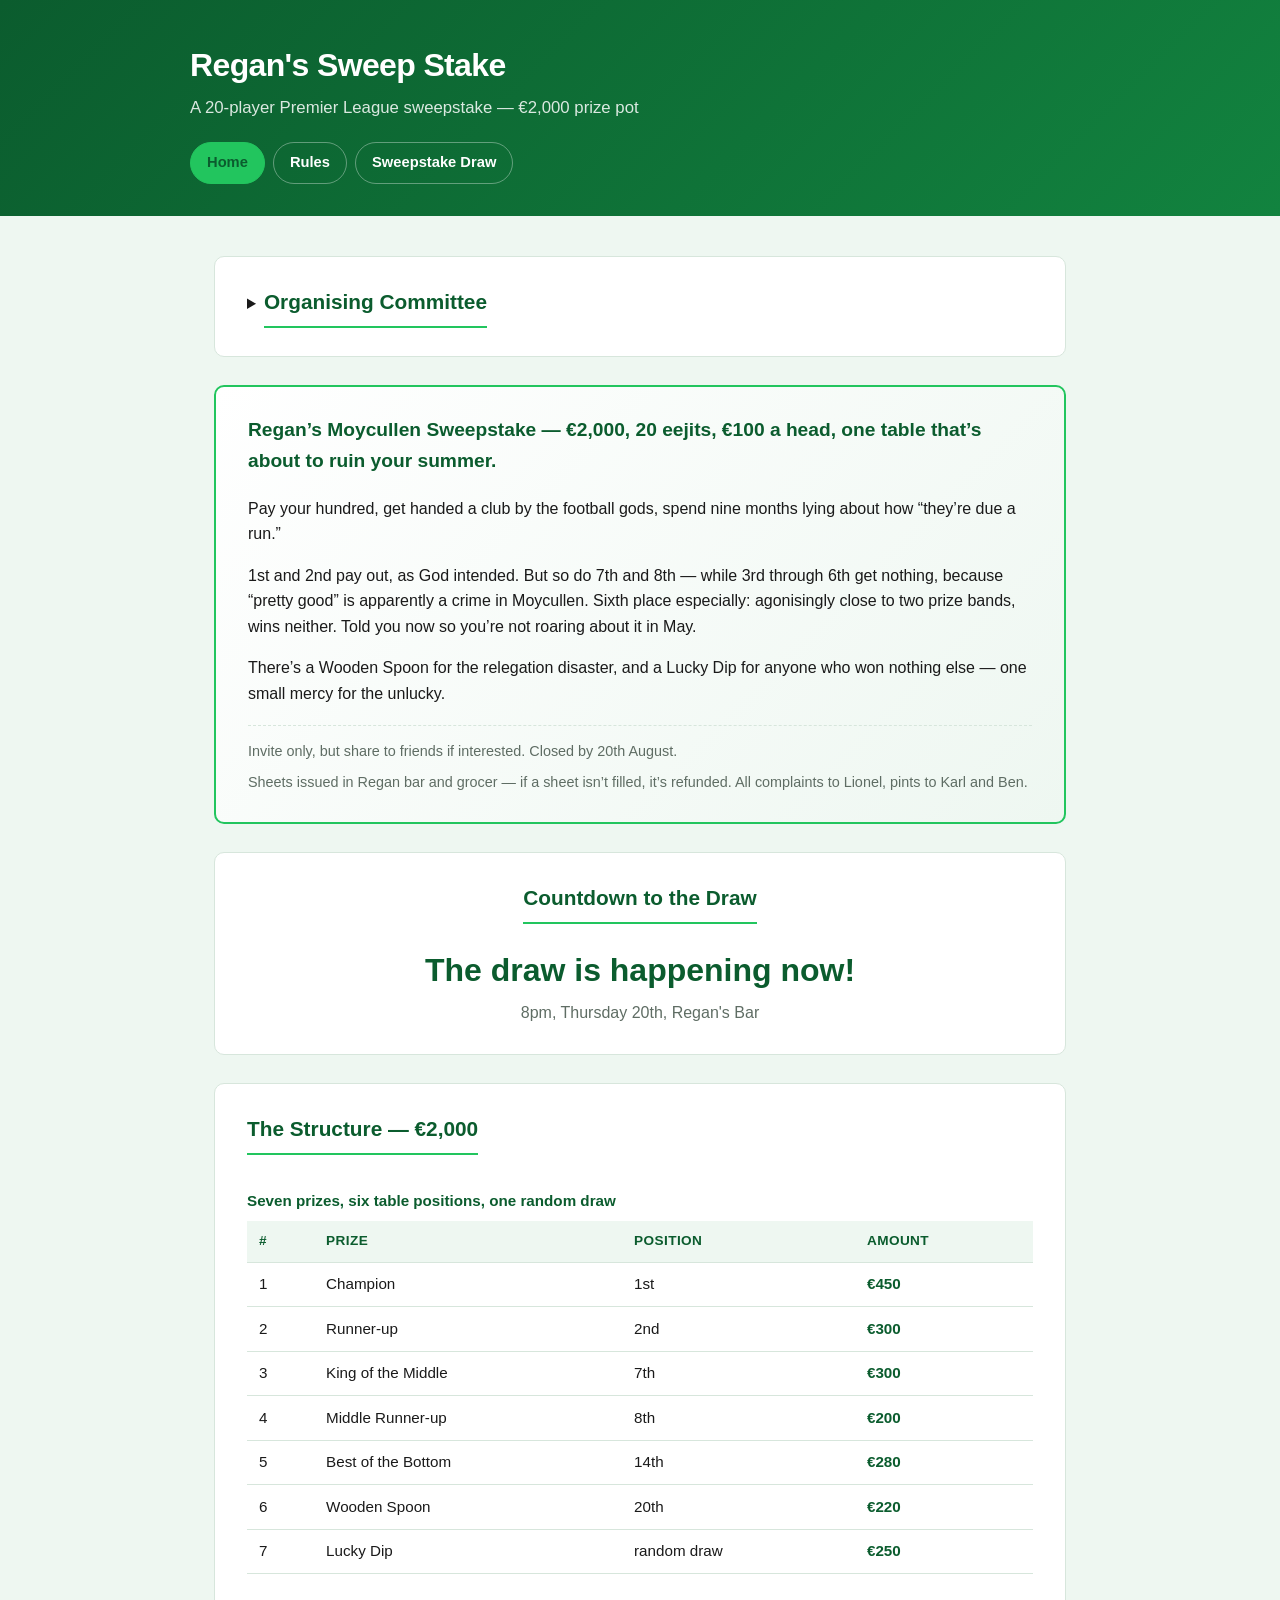
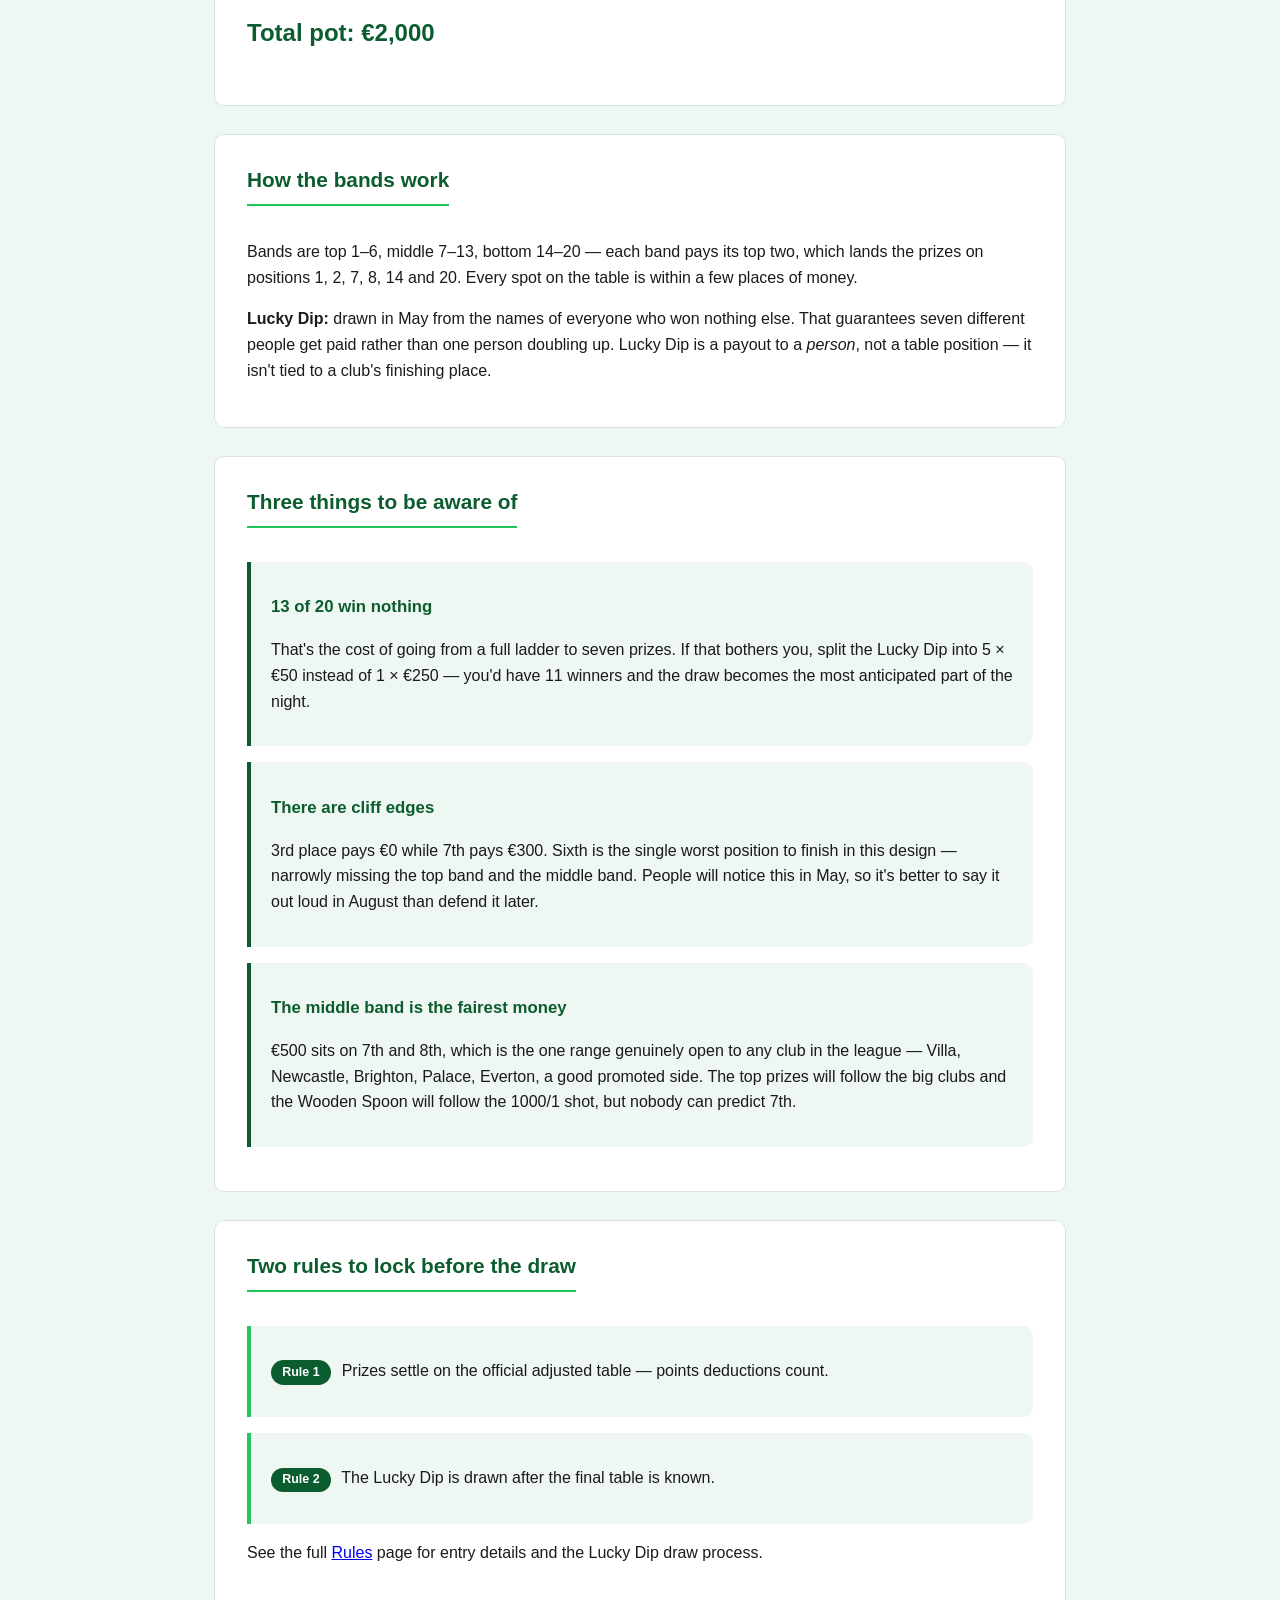
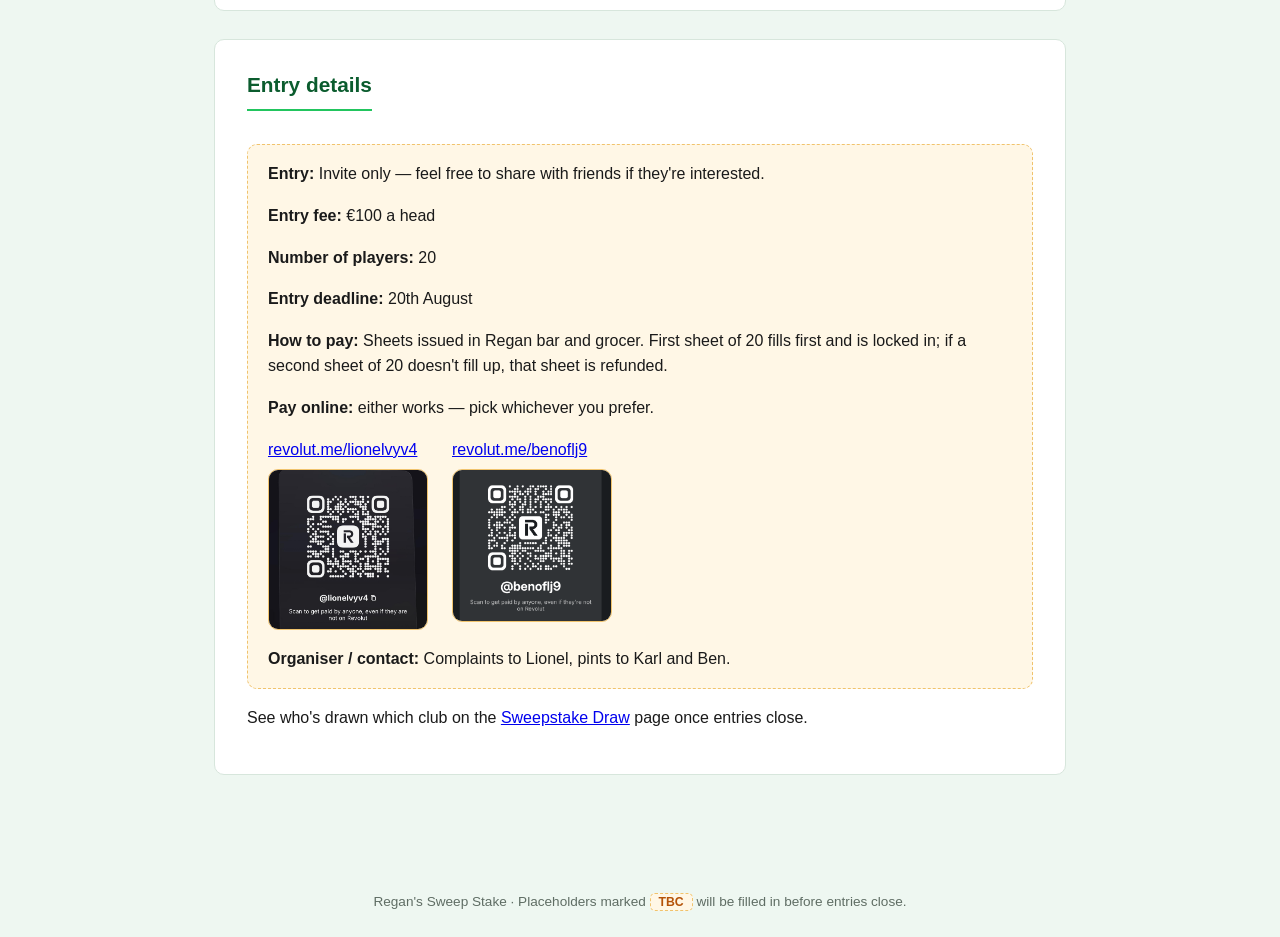
==== index.html @ 2033501b "Add second Revolut payment option for Ben Players can now pay either Lionel (revolut.me/lionelvyv4) " ====
<!doctype html>
<html lang="en">
<head>
  <meta charset="utf-8">
  <meta name="viewport" content="width=device-width, initial-scale=1">
  <title>Regan's Sweep Stake</title>
  <link rel="stylesheet" href="assets/style.css">
</head>
<body>
  <header class="site-header">
    <div class="header-inner">
      <h1>Regan's Sweep Stake</h1>
      <p class="tagline">A 20-player Premier League sweepstake &mdash; &euro;2,000 prize pot</p>
      <nav class="site-nav">
        <a href="index.html" class="active">Home</a>
        <a href="rules.html">Rules</a>
        <a href="sweepstake.html">Sweepstake Draw</a>
      </nav>
    </div>
  </header>

  <main>
    <section>
      <details>
        <summary class="section-summary"><span>Organising Committee</span></summary>
        <div class="committee-grid">
          <div class="committee-member">
            <img src="assets/committee/ben-steele.jpg" alt="Ben Steele, Chief Tech">
            <p class="name">Ben Steele</p>
            <p class="title">Chief Tech</p>
          </div>
          <div class="committee-member">
            <img src="assets/committee/karl-lippet.jpg" alt="Karl Lippet, Chief Creative">
            <p class="name">Karl Lippet</p>
            <p class="title">Chief Creative</p>
          </div>
          <div class="committee-member">
            <img src="assets/committee/lionel-flanagan.jpg" alt="Lionel Flanagan, CFO">
            <p class="name">Lionel Flanagan</p>
            <p class="title">CFO</p>
          </div>
        </div>
      </details>
    </section>

    <section class="opener">
      <p class="opener-lede">Regan&rsquo;s Moycullen Sweepstake &mdash; &euro;2,000, 20 eejits, &euro;100 a head, one table that&rsquo;s about to ruin your summer.</p>
      <p>Pay your hundred, get handed a club by the football gods, spend nine months lying about how &ldquo;they&rsquo;re due a run.&rdquo;</p>
      <p>1st and 2nd pay out, as God intended. But so do 7th and 8th &mdash; while 3rd through 6th get nothing, because &ldquo;pretty good&rdquo; is apparently a crime in Moycullen. Sixth place especially: agonisingly close to two prize bands, wins neither. Told you now so you&rsquo;re not roaring about it in May.</p>
      <p>There&rsquo;s a Wooden Spoon for the relegation disaster, and a Lucky Dip for anyone who won nothing else &mdash; one small mercy for the unlucky.</p>
      <p class="opener-meta">Invite only, but share to friends if interested. Closed by 20th August.</p>
      <p class="opener-meta">Sheets issued in Regan bar and grocer &mdash; if a sheet isn&rsquo;t filled, it&rsquo;s refunded. All complaints to Lionel, pints to Karl and Ben.</p>
    </section>

    <section class="countdown-section">
      <h2>Countdown to the Draw</h2>
      <p id="countdown" class="countdown-timer">Loading&hellip;</p>
      <p class="countdown-sub">8pm, Thursday 20th, Regan's Bar</p>
    </section>

    <section>
      <h2>The Structure &mdash; &euro;2,000</h2>
      <div class="overflow-scroll">
        <table>
          <caption>Seven prizes, six table positions, one random draw</caption>
          <thead>
            <tr>
              <th>#</th>
              <th>Prize</th>
              <th>Position</th>
              <th>Amount</th>
            </tr>
          </thead>
          <tbody>
            <tr class="prize-row">
              <td>1</td><td>Champion</td><td>1st</td><td class="amount">&euro;450</td>
            </tr>
            <tr class="prize-row">
              <td>2</td><td>Runner-up</td><td>2nd</td><td class="amount">&euro;300</td>
            </tr>
            <tr class="prize-row">
              <td>3</td><td>King of the Middle</td><td>7th</td><td class="amount">&euro;300</td>
            </tr>
            <tr class="prize-row">
              <td>4</td><td>Middle Runner-up</td><td>8th</td><td class="amount">&euro;200</td>
            </tr>
            <tr class="prize-row">
              <td>5</td><td>Best of the Bottom</td><td>14th</td><td class="amount">&euro;280</td>
            </tr>
            <tr class="prize-row">
              <td>6</td><td>Wooden Spoon</td><td>20th</td><td class="amount">&euro;220</td>
            </tr>
            <tr class="prize-row">
              <td>7</td><td>Lucky Dip</td><td>random draw</td><td class="amount">&euro;250</td>
            </tr>
          </tbody>
        </table>
      </div>
      <p class="pot-total">Total pot: &euro;2,000</p>
    </section>

    <section>
      <h2>How the bands work</h2>
      <p>
        Bands are top 1&ndash;6, middle 7&ndash;13, bottom 14&ndash;20 &mdash; each band pays
        its top two, which lands the prizes on positions 1, 2, 7, 8, 14 and 20. Every spot
        on the table is within a few places of money.
      </p>
      <p>
        <strong>Lucky Dip:</strong> drawn in May from the names of everyone who won nothing
        else. That guarantees seven different people get paid rather than one person
        doubling up. Lucky Dip is a payout to a <em>person</em>, not a table position &mdash;
        it isn't tied to a club's finishing place.
      </p>
    </section>

    <section>
      <h2>Three things to be aware of</h2>
      <div class="callout">
        <h3>13 of 20 win nothing</h3>
        <p>
          That's the cost of going from a full ladder to seven prizes. If that bothers you,
          split the Lucky Dip into 5 &times; &euro;50 instead of 1 &times; &euro;250 &mdash;
          you'd have 11 winners and the draw becomes the most anticipated part of the night.
        </p>
      </div>
      <div class="callout">
        <h3>There are cliff edges</h3>
        <p>
          3rd place pays &euro;0 while 7th pays &euro;300. Sixth is the single worst position
          to finish in this design &mdash; narrowly missing the top band and the middle band.
          People will notice this in May, so it's better to say it out loud in August than
          defend it later.
        </p>
      </div>
      <div class="callout">
        <h3>The middle band is the fairest money</h3>
        <p>
          &euro;500 sits on 7th and 8th, which is the one range genuinely open to any club in
          the league &mdash; Villa, Newcastle, Brighton, Palace, Everton, a good promoted
          side. The top prizes will follow the big clubs and the Wooden Spoon will follow the
          1000/1 shot, but nobody can predict 7th.
        </p>
      </div>
    </section>

    <section>
      <h2>Two rules to lock before the draw</h2>
      <div class="callout locked">
        <p><span class="pill">Rule 1</span> Prizes settle on the official adjusted table &mdash; points deductions count.</p>
      </div>
      <div class="callout locked">
        <p><span class="pill">Rule 2</span> The Lucky Dip is drawn after the final table is known.</p>
      </div>
      <p>See the full <a href="rules.html">Rules</a> page for entry details and the Lucky Dip draw process.</p>
    </section>

    <section>
      <h2>Entry details</h2>
      <div class="placeholder-block">
        <p><strong>Entry:</strong> Invite only &mdash; feel free to share with friends if they're interested.</p>
        <p><strong>Entry fee:</strong> &euro;100 a head</p>
        <p><strong>Number of players:</strong> 20</p>
        <p><strong>Entry deadline:</strong> 20th August</p>
        <p><strong>How to pay:</strong> Sheets issued in Regan bar and grocer. First sheet of 20 fills first and is locked in; if a second sheet of 20 doesn't fill up, that sheet is refunded.</p>
        <p><strong>Pay online:</strong> either works &mdash; pick whichever you prefer.</p>
        <div class="payment-options">
          <div class="payment-option">
            <p><a href="https://revolut.me/lionelvyv4" target="_blank" rel="noopener">revolut.me/lionelvyv4</a></p>
            <img src="assets/payment/lionel-revolut.jpg" alt="Revolut QR code to pay Lionel Flanagan, @lionelvyv4" class="payment-qr">
          </div>
          <div class="payment-option">
            <p><a href="https://revolut.me/benoflj9" target="_blank" rel="noopener">revolut.me/benoflj9</a></p>
            <img src="assets/payment/ben-revolut.png" alt="Revolut QR code to pay Ben Steele, @benoflj9" class="payment-qr">
          </div>
        </div>
        <p><strong>Organiser / contact:</strong> Complaints to Lionel, pints to Karl and Ben.</p>
      </div>
      <p>See who's drawn which club on the <a href="sweepstake.html">Sweepstake Draw</a> page once entries close.</p>
    </section>
  </main>

  <footer class="site-footer">
    Regan's Sweep Stake &middot; Placeholders marked <span class="placeholder">TBC</span> will be filled in before entries close.
  </footer>

  <script>
    (function () {
      var target = new Date('2026-08-20T20:00:00+01:00').getTime();
      var el = document.getElementById('countdown');
      function tick() {
        var diff = target - Date.now();
        if (diff <= 0) {
          el.textContent = 'The draw is happening now!';
          return;
        }
        var d = Math.floor(diff / 86400000);
        var h = Math.floor((diff % 86400000) / 3600000);
        var m = Math.floor((diff % 3600000) / 60000);
        var s = Math.floor((diff % 60000) / 1000);
        el.textContent = d + 'd ' + h + 'h ' + m + 'm ' + s + 's';
        setTimeout(tick, 1000);
      }
      tick();
    })();
  </script>
</body>
</html>
---- assets/style.css ----
:root {
  --purple: #0b5c2e;
  --purple-light: #12833f;
  --green: #22c55e;
  --ink: #1a1a1a;
  --paper: #ffffff;
  --paper-alt: #eef7f1;
  --border: #d7e6dc;
  --amber: #b45309;
  --amber-bg: #fff7e6;
  --amber-border: #f0c36d;
  --muted: #5f6d64;
  --radius: 10px;
  --max-width: 900px;
}

* { box-sizing: border-box; }

body {
  margin: 0;
  font-family: -apple-system, BlinkMacSystemFont, "Segoe UI", Roboto, Helvetica, Arial, sans-serif;
  color: var(--ink);
  background: var(--paper-alt);
  line-height: 1.6;
}

header.site-header {
  background: linear-gradient(135deg, var(--purple), var(--purple-light));
  color: var(--paper);
  padding: 2.5rem 1.5rem 2rem;
}

.header-inner {
  max-width: var(--max-width);
  margin: 0 auto;
}

.site-header h1 {
  margin: 0 0 0.25rem;
  font-size: 2rem;
  letter-spacing: -0.02em;
}

.site-header p.tagline {
  margin: 0 0 1.25rem;
  color: rgba(255,255,255,0.85);
  font-size: 1.05rem;
}

nav.site-nav {
  display: flex;
  gap: 0.5rem;
  flex-wrap: wrap;
}

nav.site-nav a {
  color: var(--paper);
  text-decoration: none;
  padding: 0.5rem 1rem;
  border-radius: 999px;
  border: 1px solid rgba(255,255,255,0.35);
  font-size: 0.92rem;
  font-weight: 600;
  transition: background 0.15s ease;
}

nav.site-nav a:hover,
nav.site-nav a.active {
  background: var(--green);
  border-color: var(--green);
  color: var(--purple);
}

main {
  max-width: var(--max-width);
  margin: 0 auto;
  padding: 2.5rem 1.5rem 4rem;
}

section {
  background: var(--paper);
  border: 1px solid var(--border);
  border-radius: var(--radius);
  padding: 1.75rem 2rem;
  margin-bottom: 1.75rem;
}

section h2 {
  margin-top: 0;
  color: var(--purple);
  font-size: 1.3rem;
  border-bottom: 2px solid var(--green);
  padding-bottom: 0.5rem;
  display: inline-block;
}

section h3 {
  color: var(--purple);
  font-size: 1.05rem;
  margin-bottom: 0.5rem;
}

table {
  width: 100%;
  border-collapse: collapse;
  margin: 1rem 0;
  font-size: 0.95rem;
}

caption {
  caption-side: top;
  text-align: left;
  font-weight: 600;
  color: var(--purple);
  margin-bottom: 0.5rem;
}

th, td {
  text-align: left;
  padding: 0.6rem 0.75rem;
  border-bottom: 1px solid var(--border);
}

th {
  background: var(--paper-alt);
  color: var(--purple);
  font-weight: 700;
  font-size: 0.85rem;
  text-transform: uppercase;
  letter-spacing: 0.03em;
}

tr.prize-row td.amount {
  font-weight: 700;
  color: var(--purple);
}

.overflow-scroll {
  overflow-x: auto;
}

.paid-yes {
  color: var(--purple);
  font-weight: 700;
}

.paid-no {
  color: var(--muted);
  font-size: 0.9em;
}

.placeholder {
  color: var(--amber);
  background: var(--amber-bg);
  border: 1px dashed var(--amber-border);
  padding: 0.05rem 0.5rem;
  border-radius: 5px;
  font-size: 0.9em;
  font-weight: 600;
  white-space: nowrap;
}

.placeholder-block {
  background: var(--amber-bg);
  border: 1px dashed var(--amber-border);
  border-radius: var(--radius);
  padding: 1rem 1.25rem;
  margin: 1rem 0;
}

.placeholder-block p:first-child { margin-top: 0; }
.placeholder-block p:last-child { margin-bottom: 0; }

.payment-options {
  display: flex;
  flex-wrap: wrap;
  gap: 1.5rem;
  margin: 0.5rem 0 1rem;
}

.payment-option p {
  margin: 0 0 0.4rem;
}

.payment-qr {
  display: block;
  width: 160px;
  max-width: 100%;
  border-radius: var(--radius);
  border: 1px solid var(--amber-border);
  margin: 0;
}

.callout {
  background: var(--paper-alt);
  border-left: 4px solid var(--purple);
  border-radius: 0 var(--radius) var(--radius) 0;
  padding: 1rem 1.25rem;
  margin: 1rem 0;
}

.callout.locked {
  border-left-color: var(--green);
}

.pill {
  display: inline-block;
  background: var(--purple);
  color: var(--paper);
  border-radius: 999px;
  padding: 0.15rem 0.7rem;
  font-size: 0.78rem;
  font-weight: 700;
  margin-right: 0.4rem;
}

ol.rules-list, ul.rules-list {
  padding-left: 1.25rem;
}

ol.rules-list li, ul.rules-list li {
  margin-bottom: 0.75rem;
}

.pot-total {
  font-size: 1.5rem;
  font-weight: 800;
  color: var(--purple);
}

summary.section-summary {
  cursor: pointer;
  margin-bottom: 1rem;
}

summary.section-summary span {
  color: var(--purple);
  font-size: 1.3rem;
  font-weight: 700;
  border-bottom: 2px solid var(--green);
  padding-bottom: 0.5rem;
  display: inline-block;
}

details:not([open]) summary.section-summary {
  margin-bottom: 0;
}

.committee-grid {
  display: flex;
  justify-content: center;
  align-items: flex-start;
  flex-wrap: nowrap;
  gap: 1.5rem;
  text-align: center;
}

.committee-member {
  flex: 1 1 0;
  min-width: 0;
}

.committee-member img {
  width: 120px;
  height: 120px;
  max-width: 100%;
  border-radius: 50%;
  object-fit: cover;
  object-position: top center;
  border: 3px solid var(--green);
  display: block;
  margin: 0 auto 0.75rem;
}

.committee-member .name {
  font-weight: 700;
  color: var(--purple);
  margin: 0 0 0.15rem;
}

.committee-member .title {
  color: var(--muted);
  font-size: 0.88rem;
  margin: 0;
}

@media (max-width: 600px) {
  .committee-grid {
    gap: 0.75rem;
  }

  .committee-member img {
    width: 72px;
    height: 72px;
  }

  .committee-member .name {
    font-size: 0.85rem;
  }

  .committee-member .title {
    font-size: 0.72rem;
  }
}

.countdown-section {
  text-align: center;
}

.countdown-timer {
  font-size: 2rem;
  font-weight: 800;
  color: var(--purple);
  margin: 0.25rem 0;
  font-variant-numeric: tabular-nums;
}

.countdown-sub {
  color: var(--muted);
  margin: 0;
}

.opener {
  background: linear-gradient(135deg, var(--paper), var(--paper-alt));
  border: 2px solid var(--green);
}

.opener .opener-lede {
  font-size: 1.2rem;
  font-weight: 800;
  color: var(--purple);
  margin-top: 0;
}

.opener .opener-meta {
  font-size: 0.9rem;
  color: var(--muted);
  border-top: 1px dashed var(--border);
  padding-top: 0.85rem;
  margin-top: 1.15rem;
  margin-bottom: 0;
}

.opener .opener-meta + .opener-meta {
  border-top: none;
  padding-top: 0;
  margin-top: 0.5rem;
}

footer.site-footer {
  max-width: var(--max-width);
  margin: 0 auto;
  padding: 1.5rem;
  text-align: center;
  color: var(--muted);
  font-size: 0.85rem;
}

@media (max-width: 600px) {
  section { padding: 1.25rem 1.25rem; }
  .site-header h1 { font-size: 1.6rem; }
}
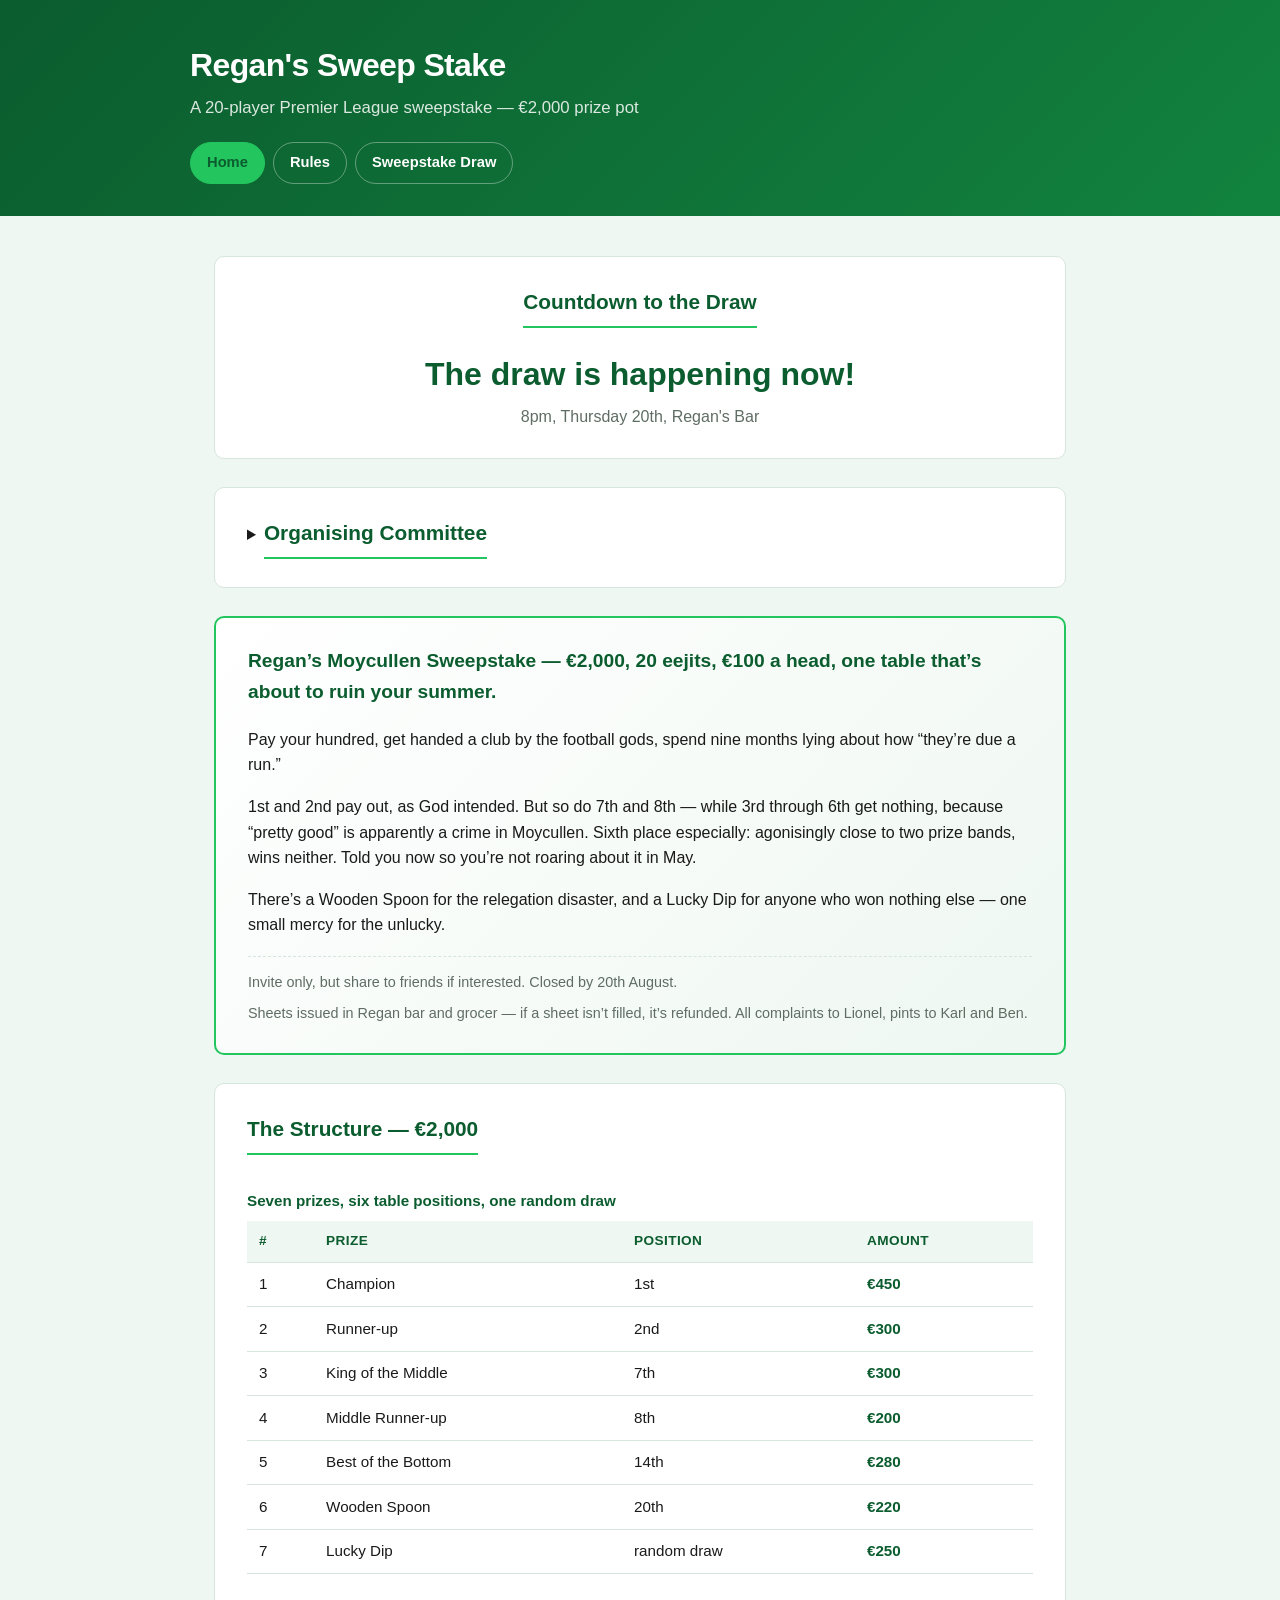
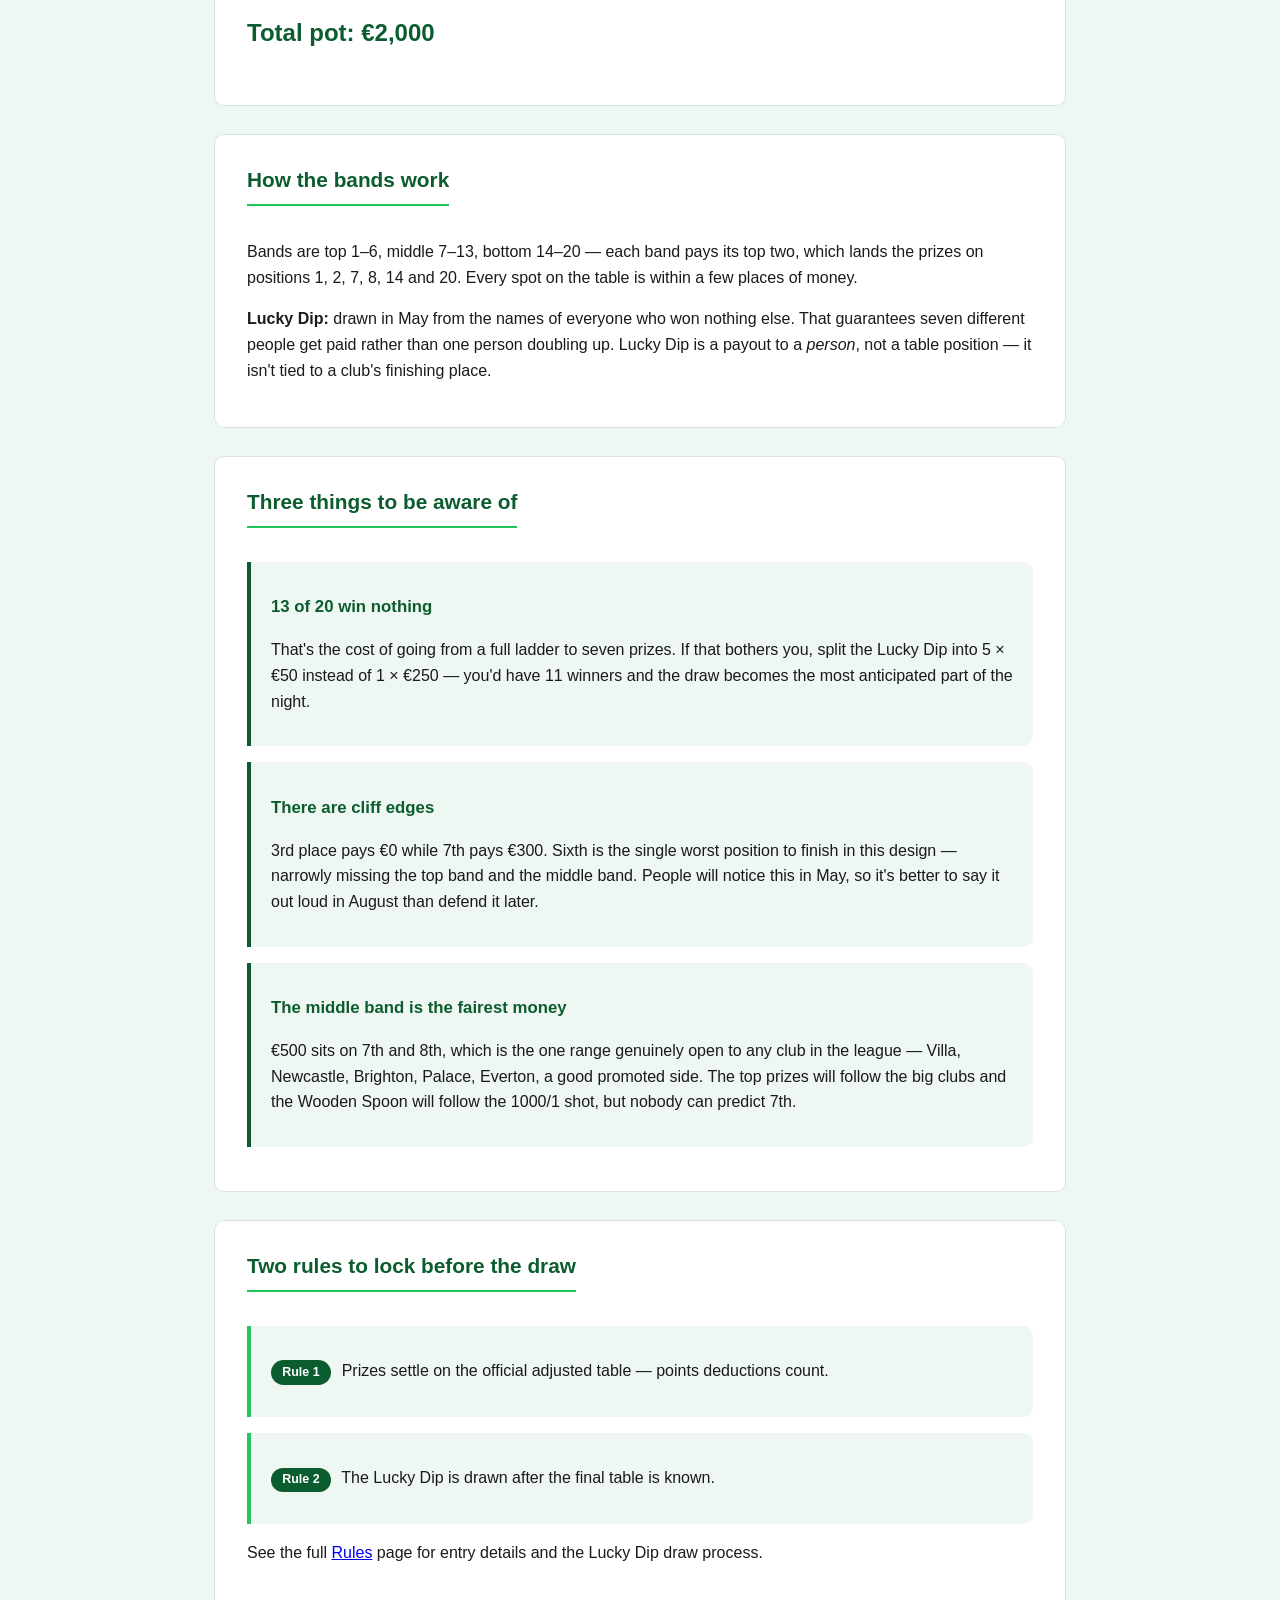
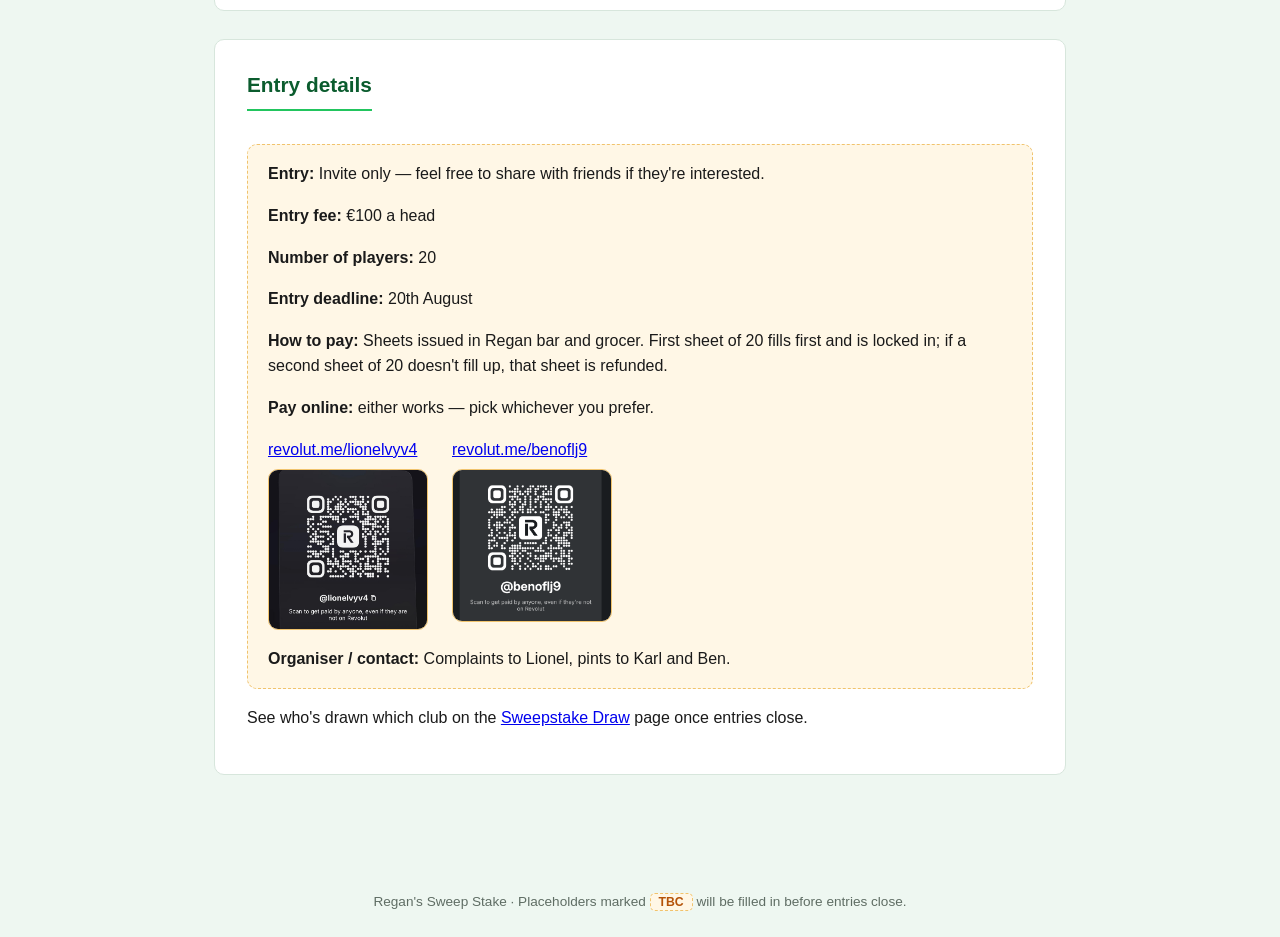
==== commit 02e1789e: "Move countdown timer to the top of the home page" ====
--- a/index.html
+++ b/index.html
@@ -20,6 +20,12 @@
   </header>
 
   <main>
+    <section class="countdown-section">
+      <h2>Countdown to the Draw</h2>
+      <p id="countdown" class="countdown-timer">Loading&hellip;</p>
+      <p class="countdown-sub">8pm, Thursday 20th, Regan's Bar</p>
+    </section>
+
     <section>
       <details>
         <summary class="section-summary"><span>Organising Committee</span></summary>
@@ -50,12 +56,6 @@
       <p>There&rsquo;s a Wooden Spoon for the relegation disaster, and a Lucky Dip for anyone who won nothing else &mdash; one small mercy for the unlucky.</p>
       <p class="opener-meta">Invite only, but share to friends if interested. Closed by 20th August.</p>
       <p class="opener-meta">Sheets issued in Regan bar and grocer &mdash; if a sheet isn&rsquo;t filled, it&rsquo;s refunded. All complaints to Lionel, pints to Karl and Ben.</p>
-    </section>
-
-    <section class="countdown-section">
-      <h2>Countdown to the Draw</h2>
-      <p id="countdown" class="countdown-timer">Loading&hellip;</p>
-      <p class="countdown-sub">8pm, Thursday 20th, Regan's Bar</p>
     </section>
 
     <section>
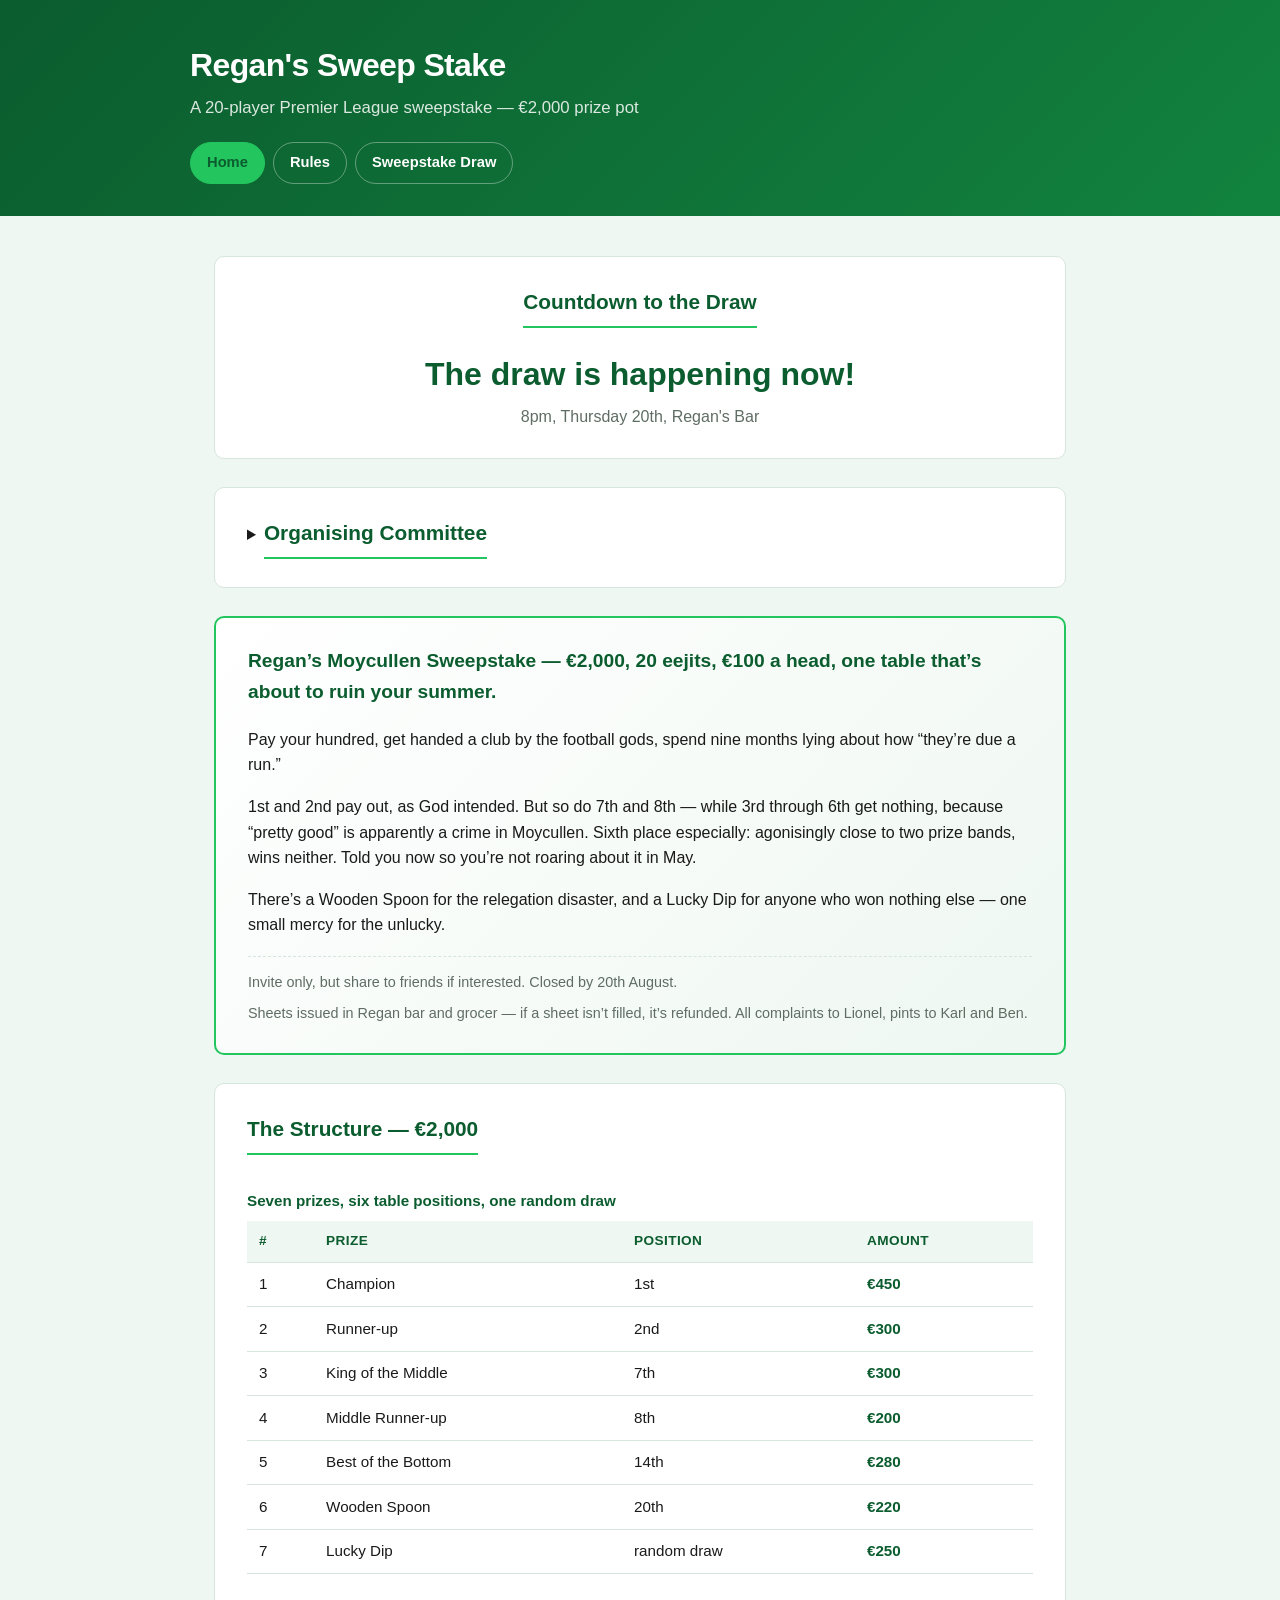
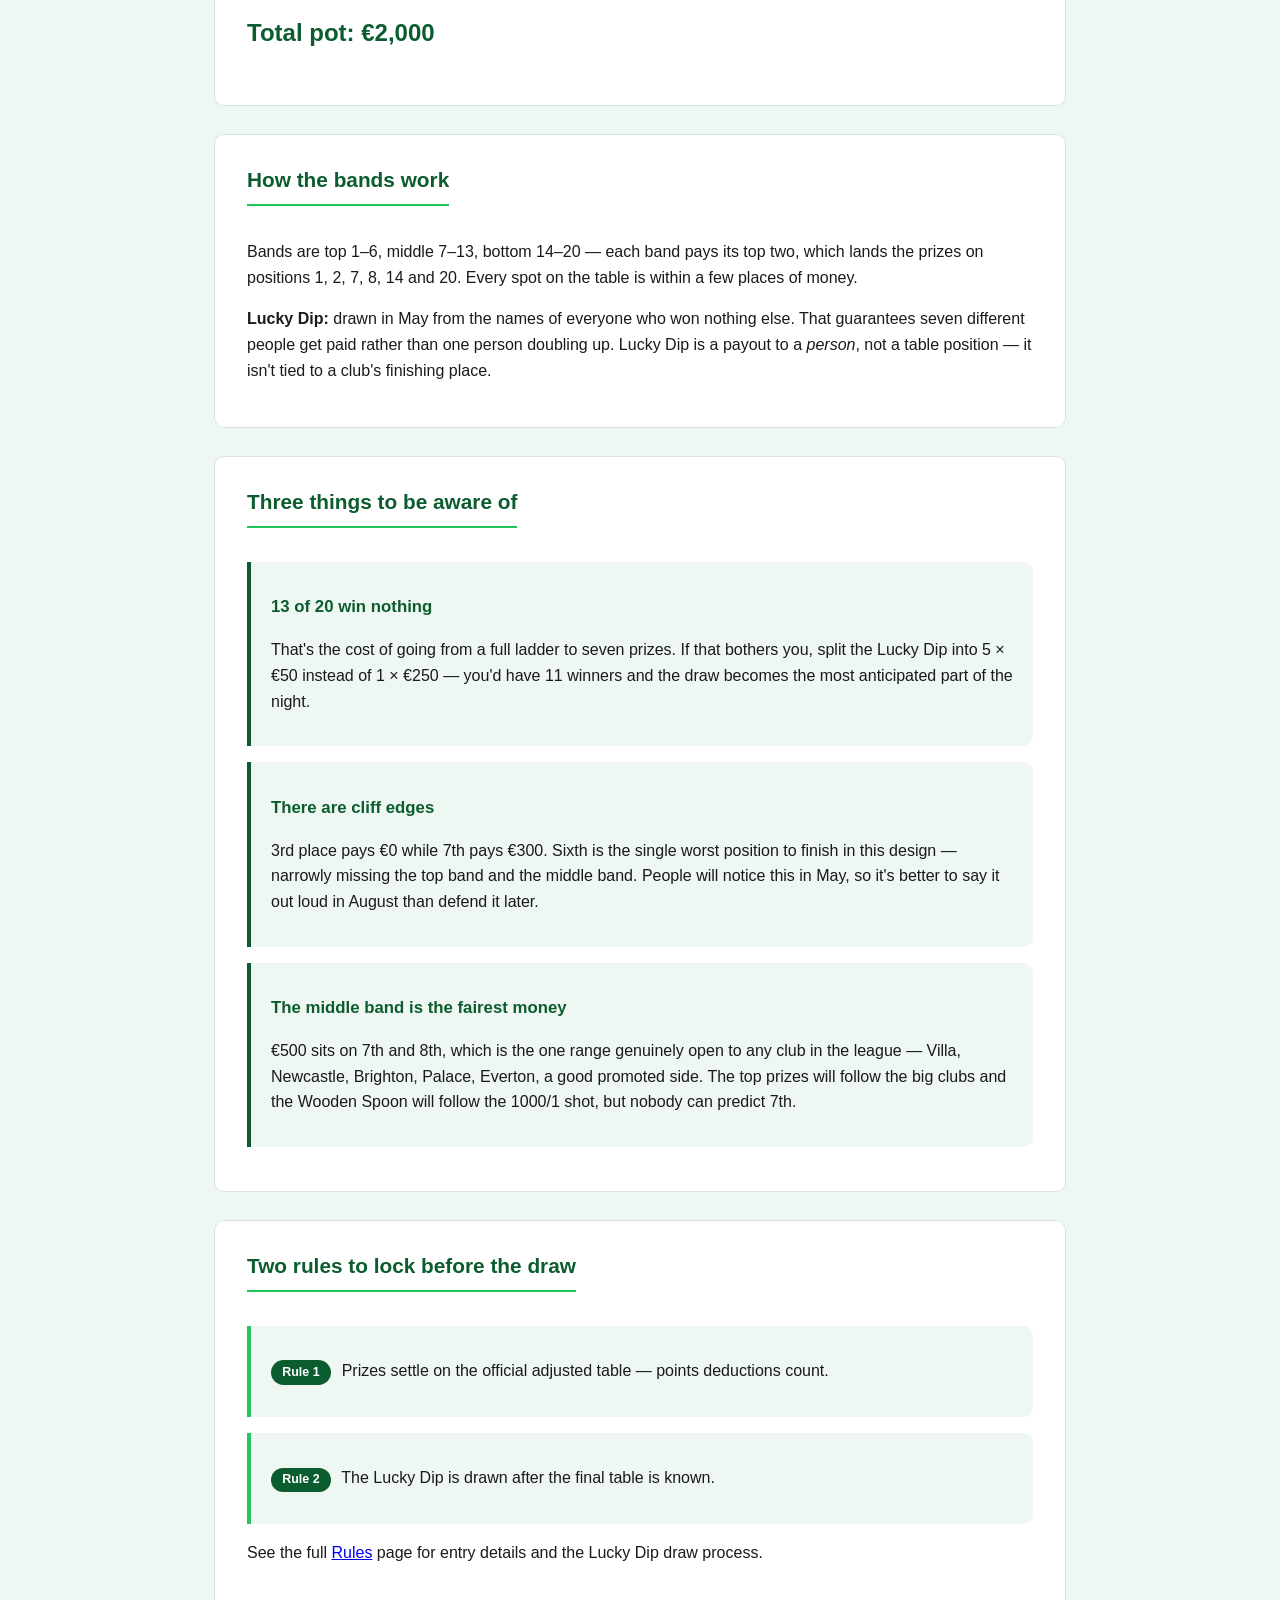
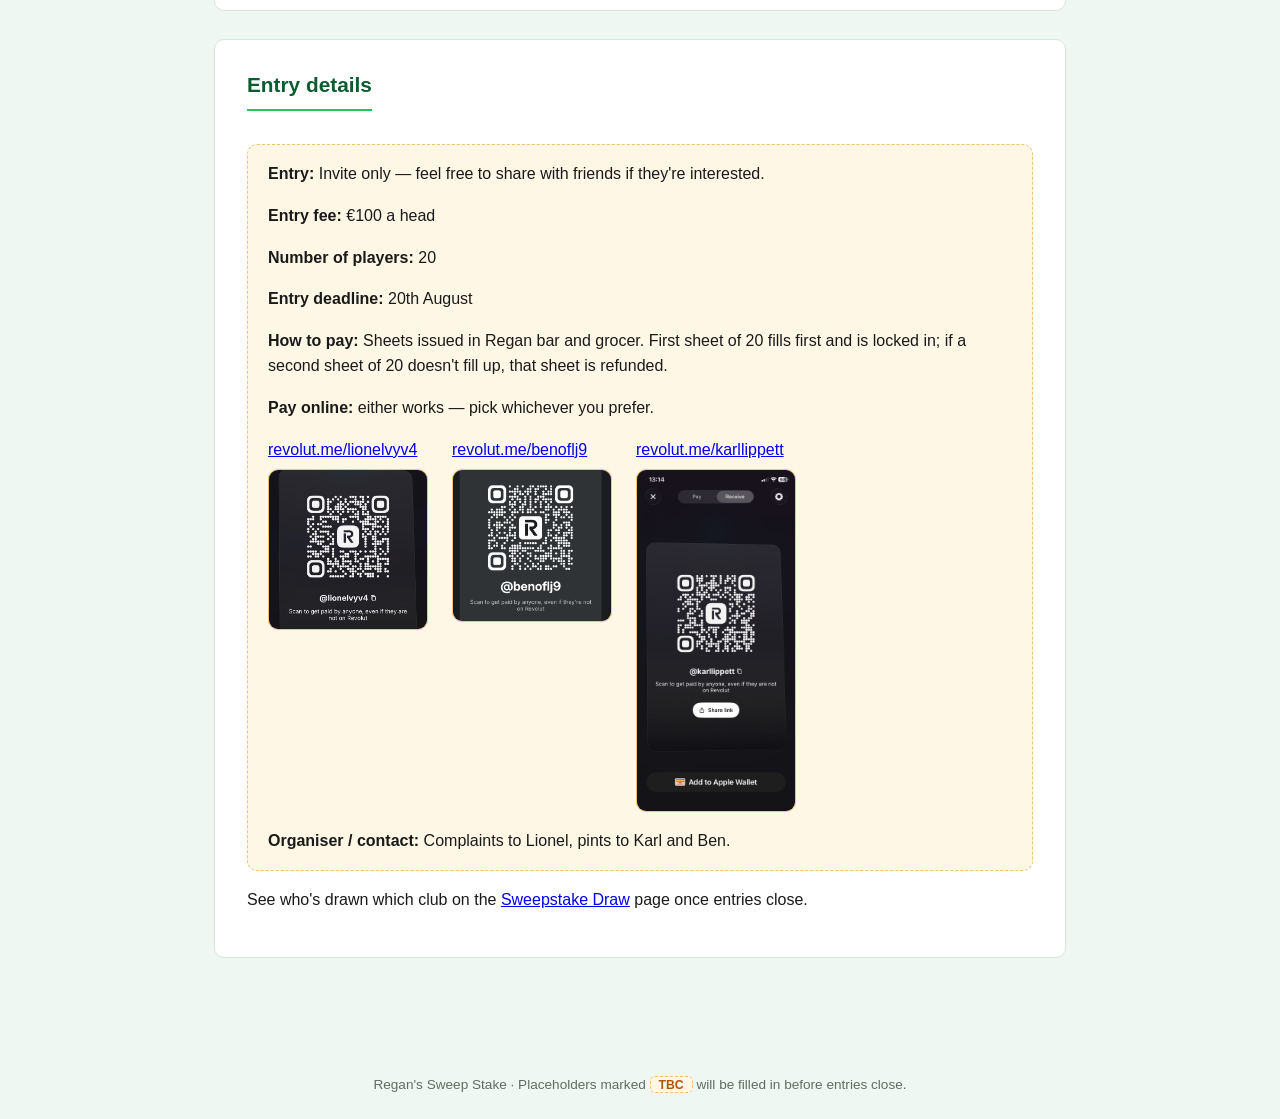
==== commit 38ce6a8c: "Add third Revolut payment option for Karl" ====
--- a/index.html
+++ b/index.html
@@ -172,6 +172,10 @@
           <div class="payment-option">
             <p><a href="https://revolut.me/benoflj9" target="_blank" rel="noopener">revolut.me/benoflj9</a></p>
             <img src="assets/payment/ben-revolut.png" alt="Revolut QR code to pay Ben Steele, @benoflj9" class="payment-qr">
+          </div>
+          <div class="payment-option">
+            <p><a href="https://revolut.me/karllippett" target="_blank" rel="noopener">revolut.me/karllippett</a></p>
+            <img src="assets/payment/karl-revolut.jpg" alt="Revolut QR code to pay Karl Lippet, @karllippett" class="payment-qr">
           </div>
         </div>
         <p><strong>Organiser / contact:</strong> Complaints to Lionel, pints to Karl and Ben.</p>
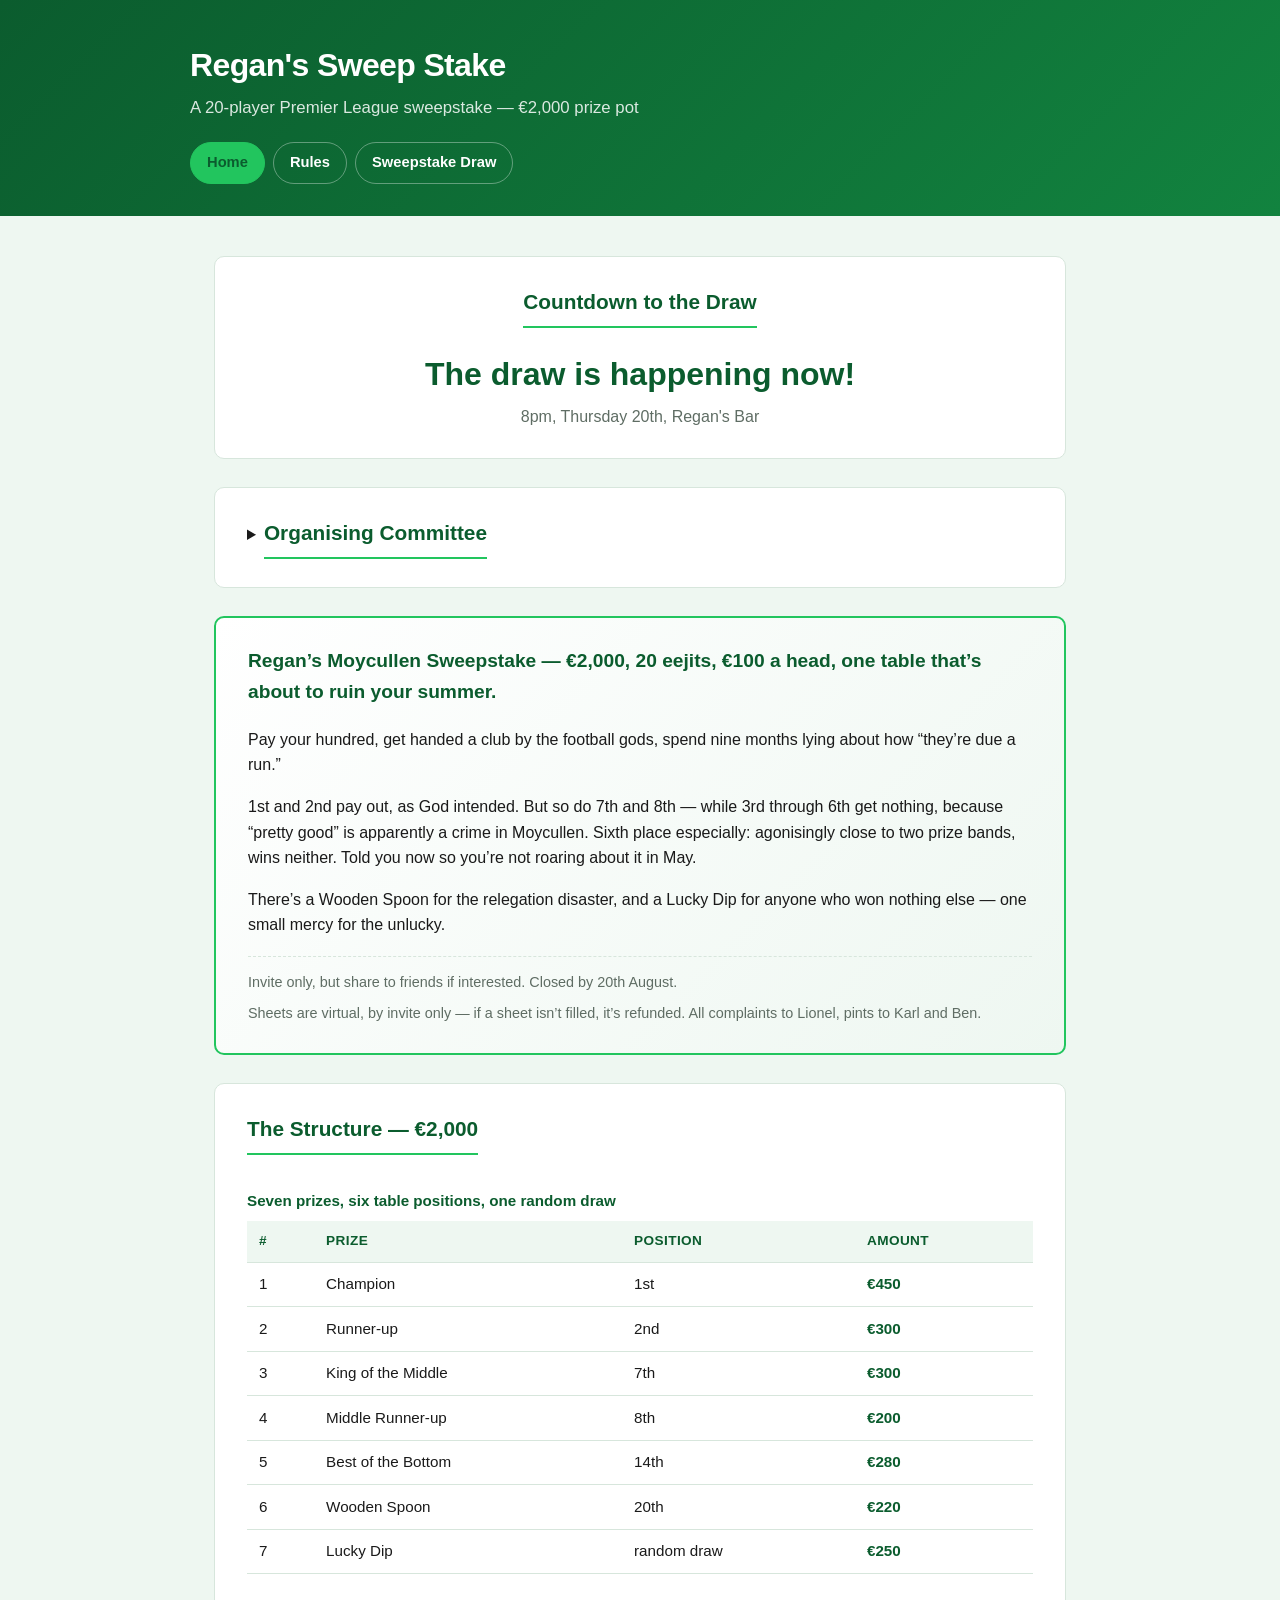
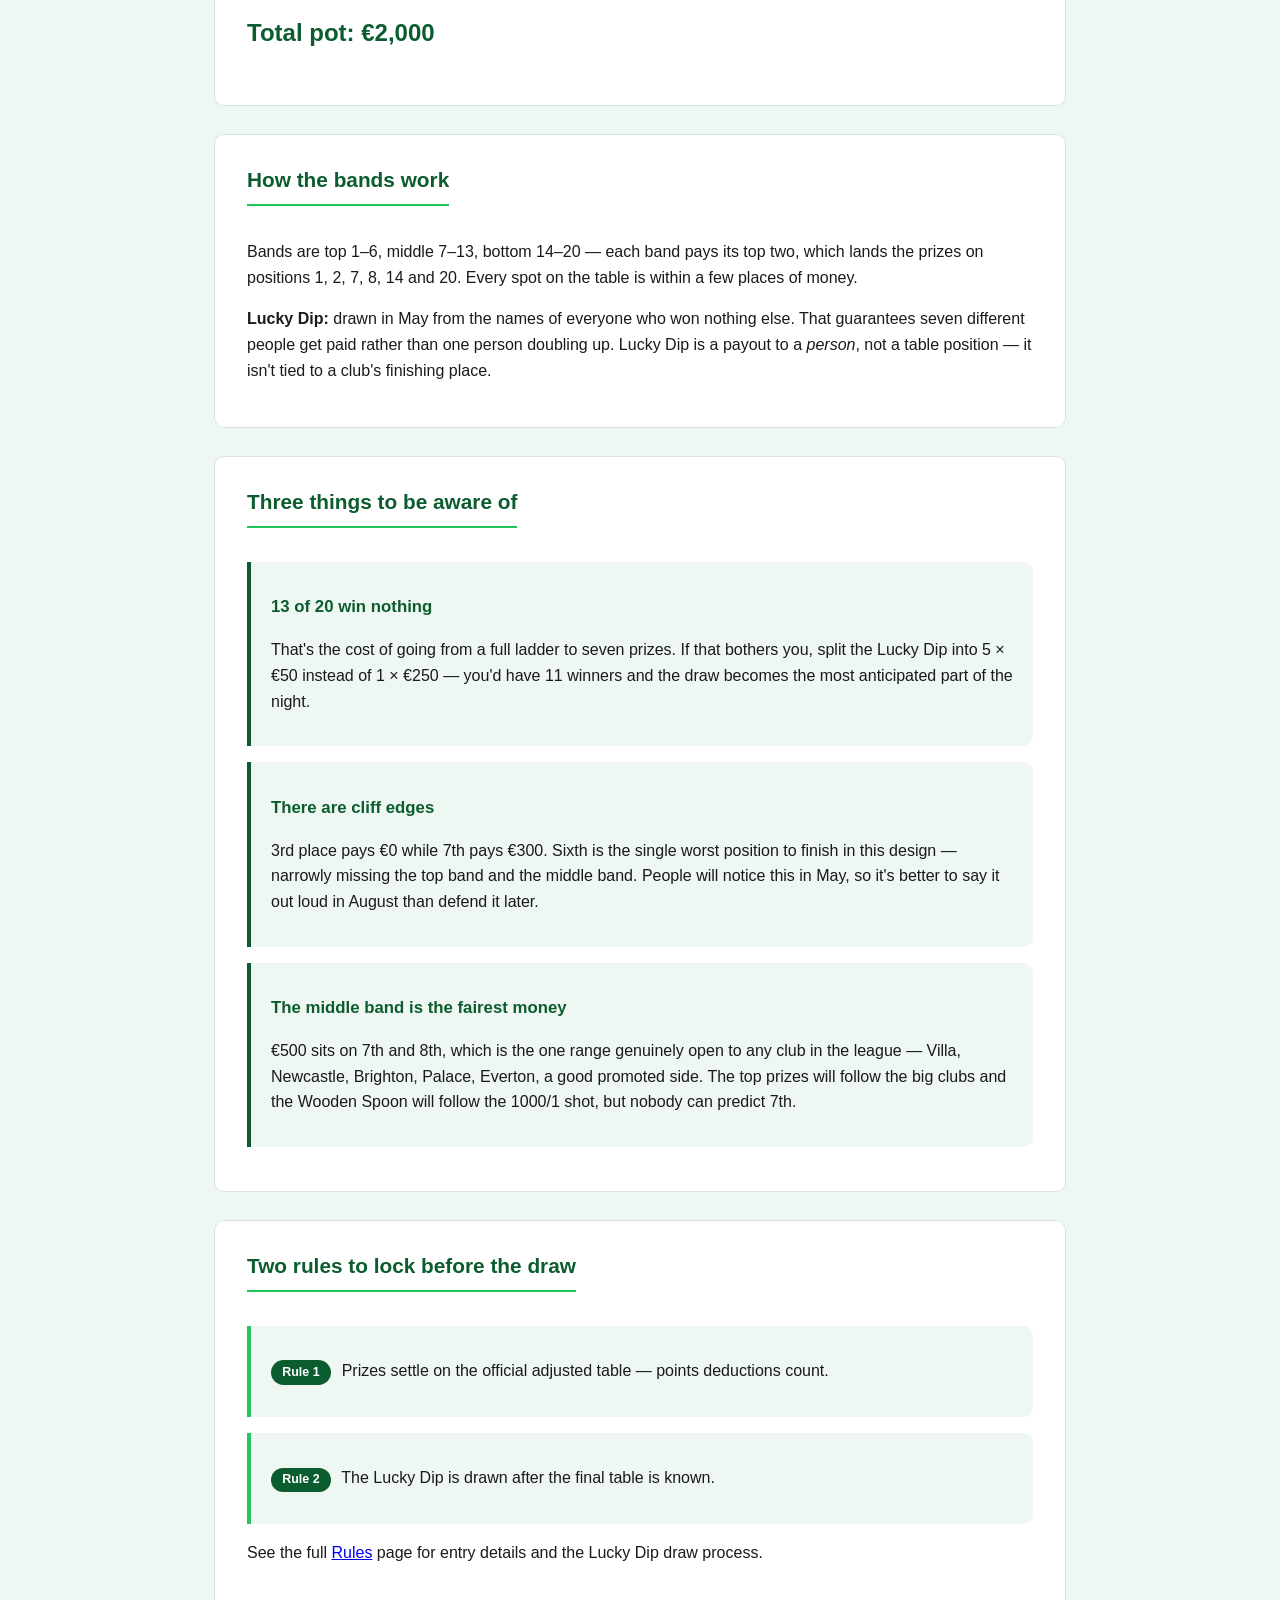
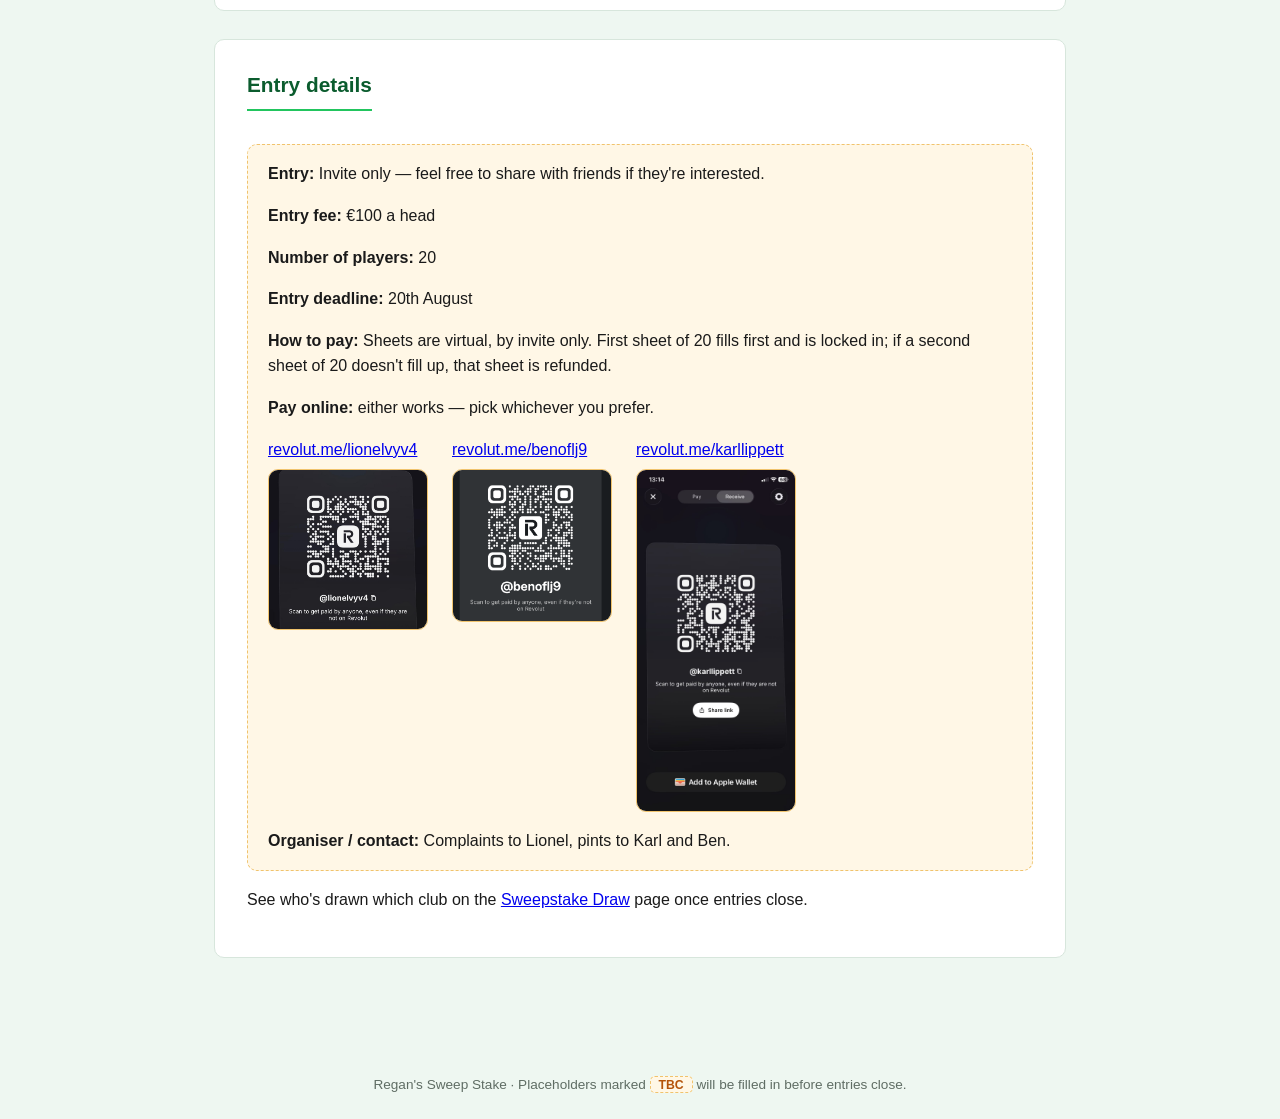
==== commit 7918420c: "Update sheets to virtual, invite only" ====
--- a/index.html
+++ b/index.html
@@ -55,7 +55,7 @@
       <p>1st and 2nd pay out, as God intended. But so do 7th and 8th &mdash; while 3rd through 6th get nothing, because &ldquo;pretty good&rdquo; is apparently a crime in Moycullen. Sixth place especially: agonisingly close to two prize bands, wins neither. Told you now so you&rsquo;re not roaring about it in May.</p>
       <p>There&rsquo;s a Wooden Spoon for the relegation disaster, and a Lucky Dip for anyone who won nothing else &mdash; one small mercy for the unlucky.</p>
       <p class="opener-meta">Invite only, but share to friends if interested. Closed by 20th August.</p>
-      <p class="opener-meta">Sheets issued in Regan bar and grocer &mdash; if a sheet isn&rsquo;t filled, it&rsquo;s refunded. All complaints to Lionel, pints to Karl and Ben.</p>
+      <p class="opener-meta">Sheets are virtual, by invite only &mdash; if a sheet isn&rsquo;t filled, it&rsquo;s refunded. All complaints to Lionel, pints to Karl and Ben.</p>
     </section>
 
     <section>
@@ -162,7 +162,7 @@
         <p><strong>Entry fee:</strong> &euro;100 a head</p>
         <p><strong>Number of players:</strong> 20</p>
         <p><strong>Entry deadline:</strong> 20th August</p>
-        <p><strong>How to pay:</strong> Sheets issued in Regan bar and grocer. First sheet of 20 fills first and is locked in; if a second sheet of 20 doesn't fill up, that sheet is refunded.</p>
+        <p><strong>How to pay:</strong> Sheets are virtual, by invite only. First sheet of 20 fills first and is locked in; if a second sheet of 20 doesn't fill up, that sheet is refunded.</p>
         <p><strong>Pay online:</strong> either works &mdash; pick whichever you prefer.</p>
         <div class="payment-options">
           <div class="payment-option">
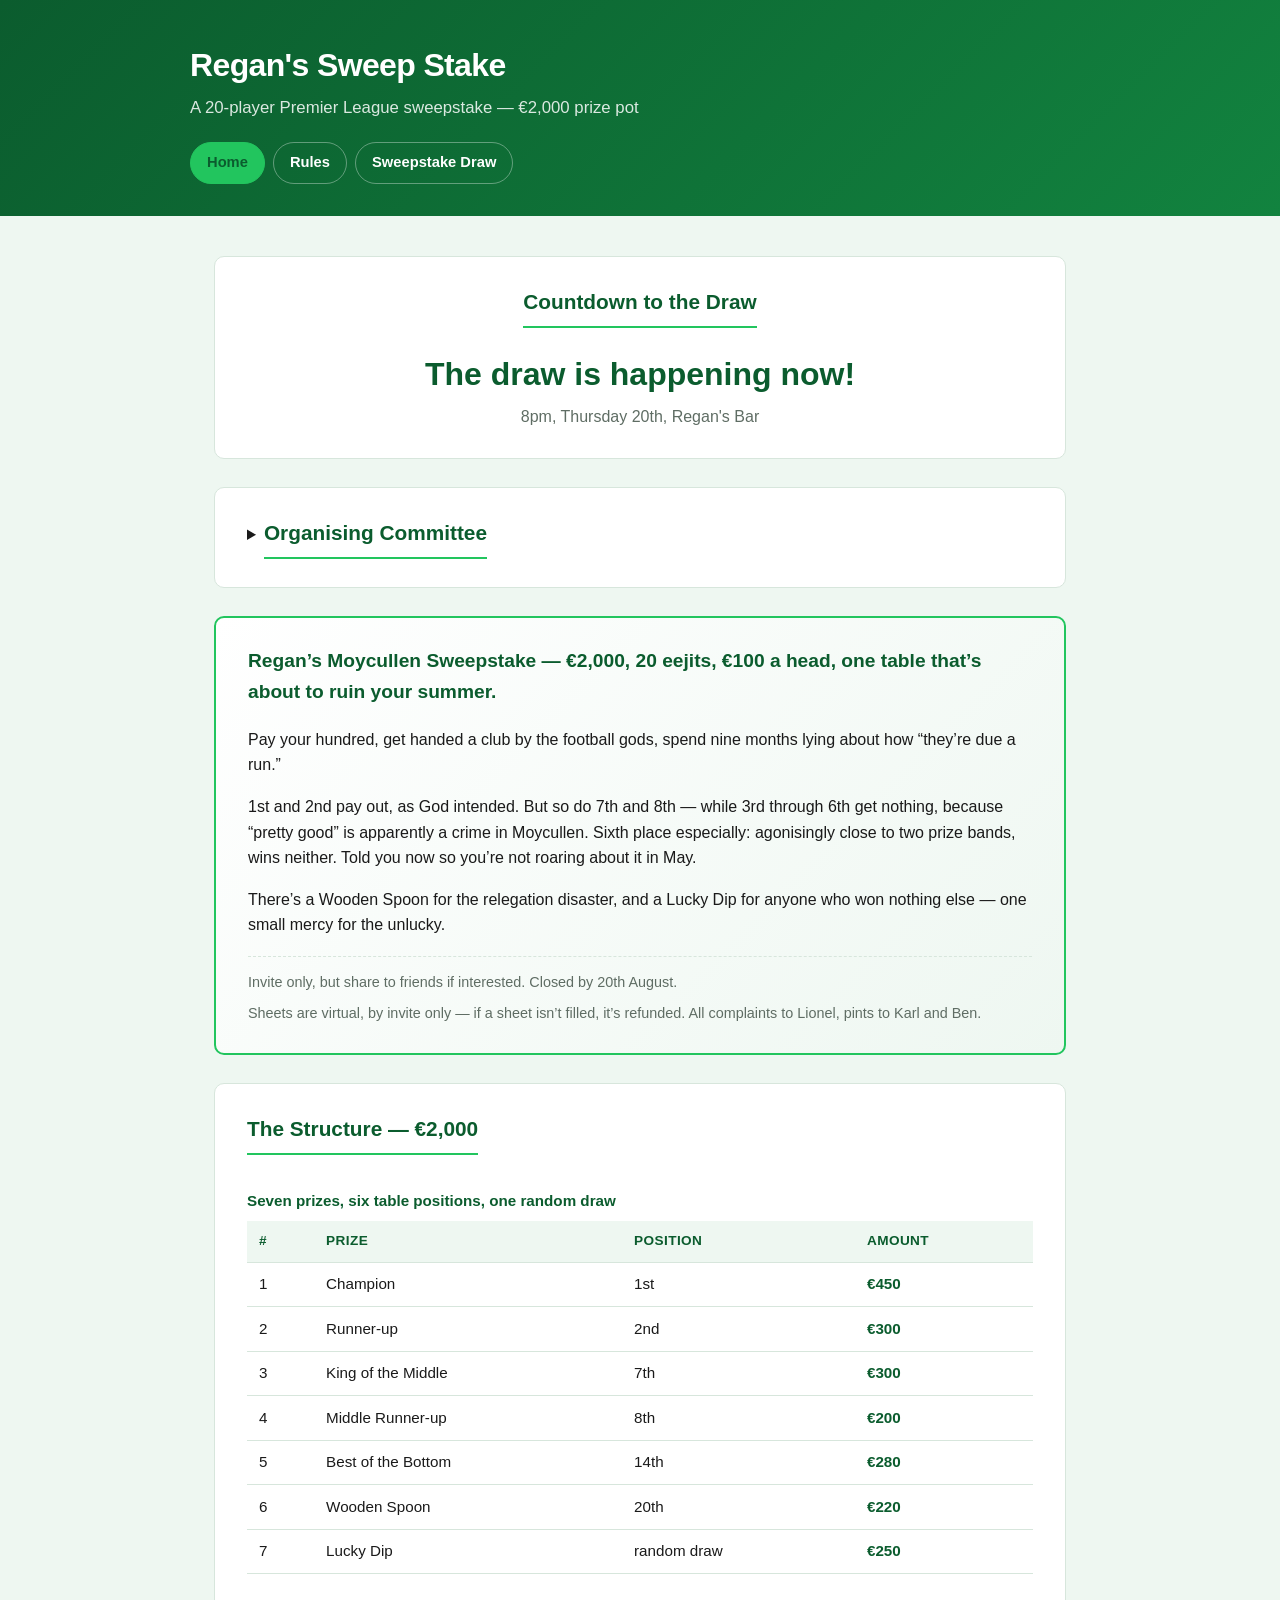
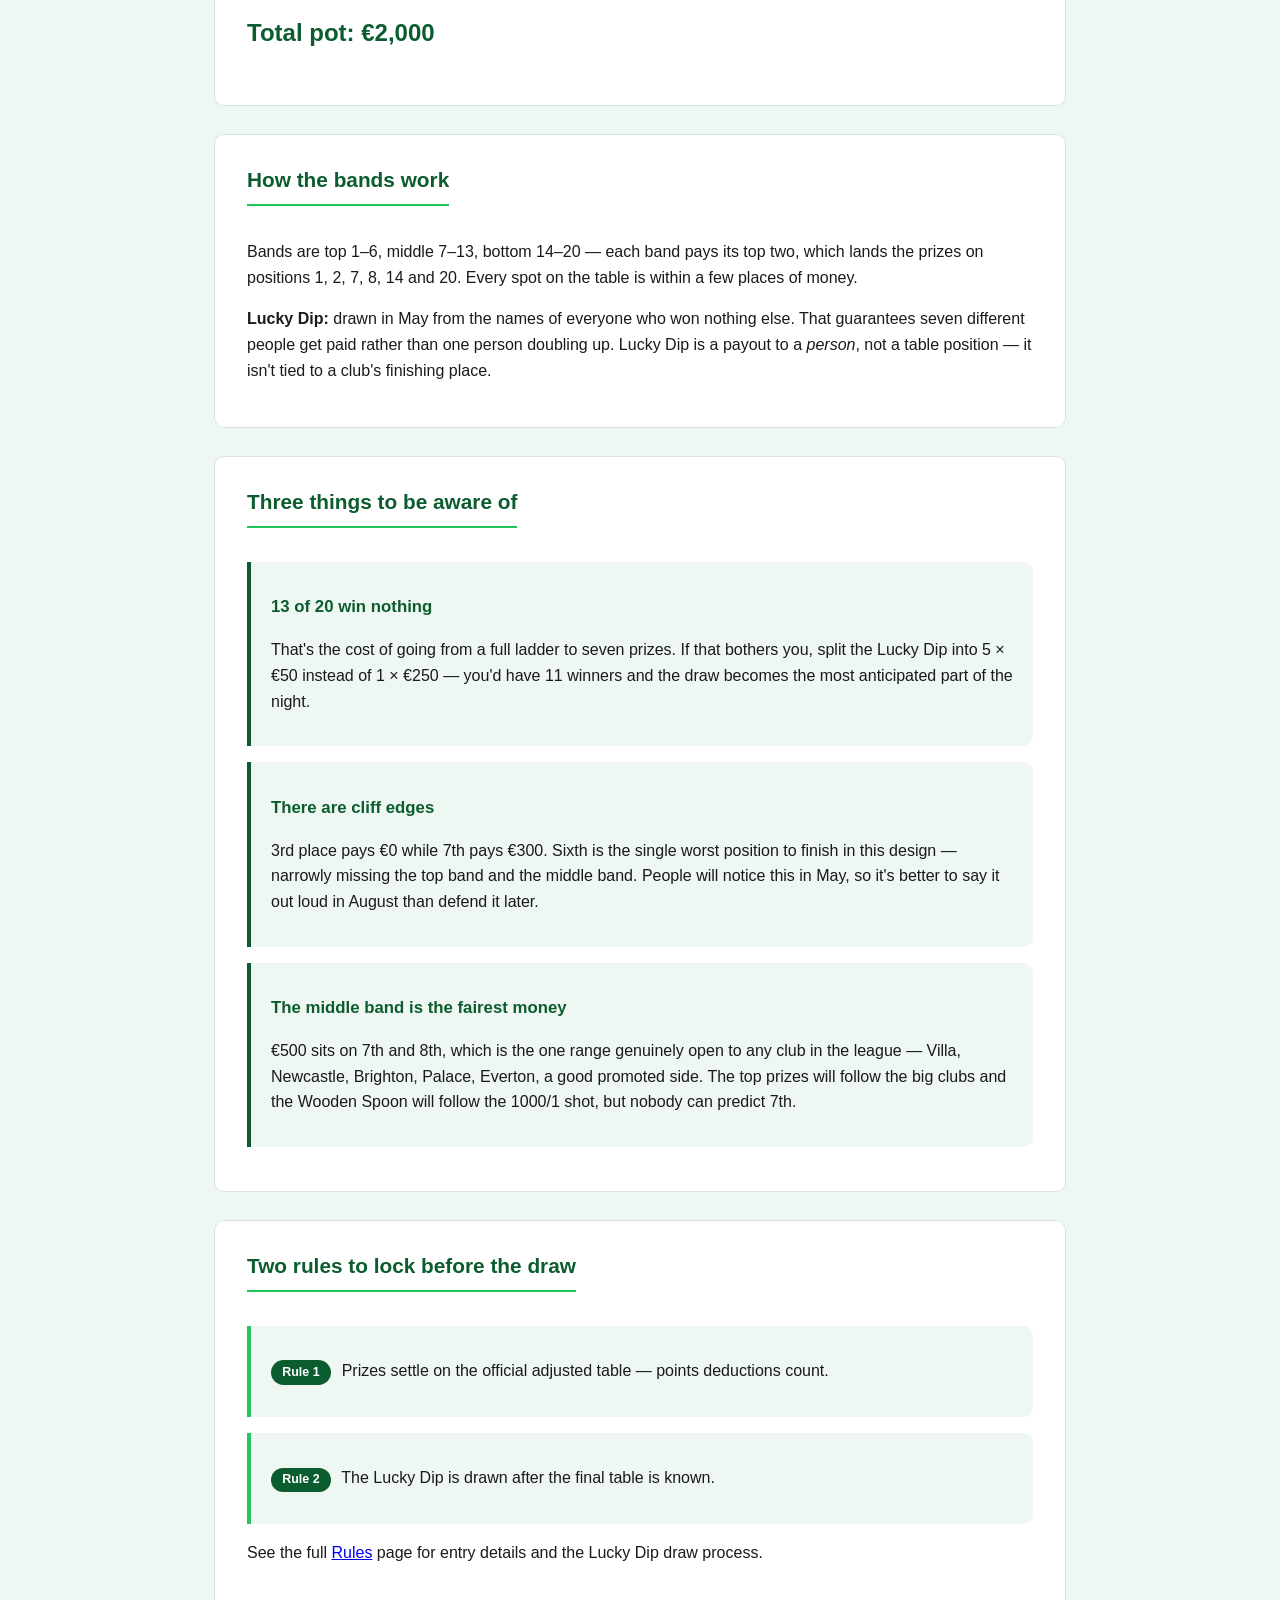
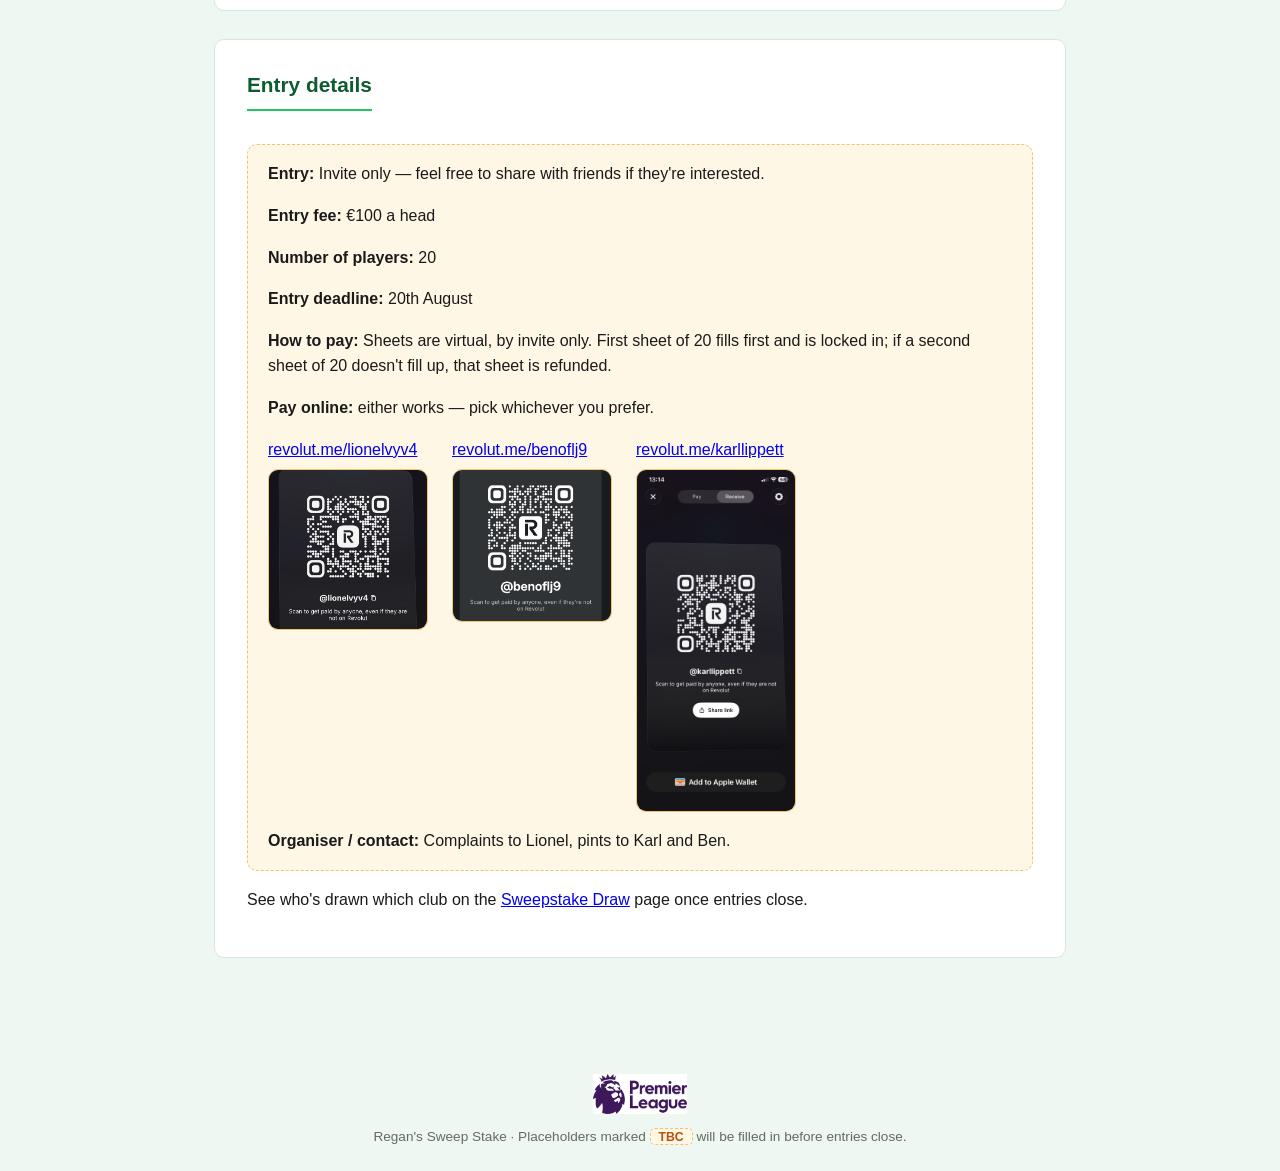
==== commit bc6bb311: "Add Premier League logo to site footer" ====
--- a/index.html
+++ b/index.html
@@ -185,7 +185,8 @@
   </main>
 
   <footer class="site-footer">
-    Regan's Sweep Stake &middot; Placeholders marked <span class="placeholder">TBC</span> will be filled in before entries close.
+    <img src="assets/brand/premier-league-logo.png" alt="Premier League" class="footer-logo">
+    <p>Regan's Sweep Stake &middot; Placeholders marked <span class="placeholder">TBC</span> will be filled in before entries close.</p>
   </footer>
 
   <script>
--- a/assets/style.css
+++ b/assets/style.css
@@ -356,6 +356,17 @@
   font-size: 0.85rem;
 }
 
+.footer-logo {
+  display: block;
+  height: 40px;
+  width: auto;
+  margin: 0 auto 0.75rem;
+}
+
+footer.site-footer p {
+  margin: 0;
+}
+
 @media (max-width: 600px) {
   section { padding: 1.25rem 1.25rem; }
   .site-header h1 { font-size: 1.6rem; }
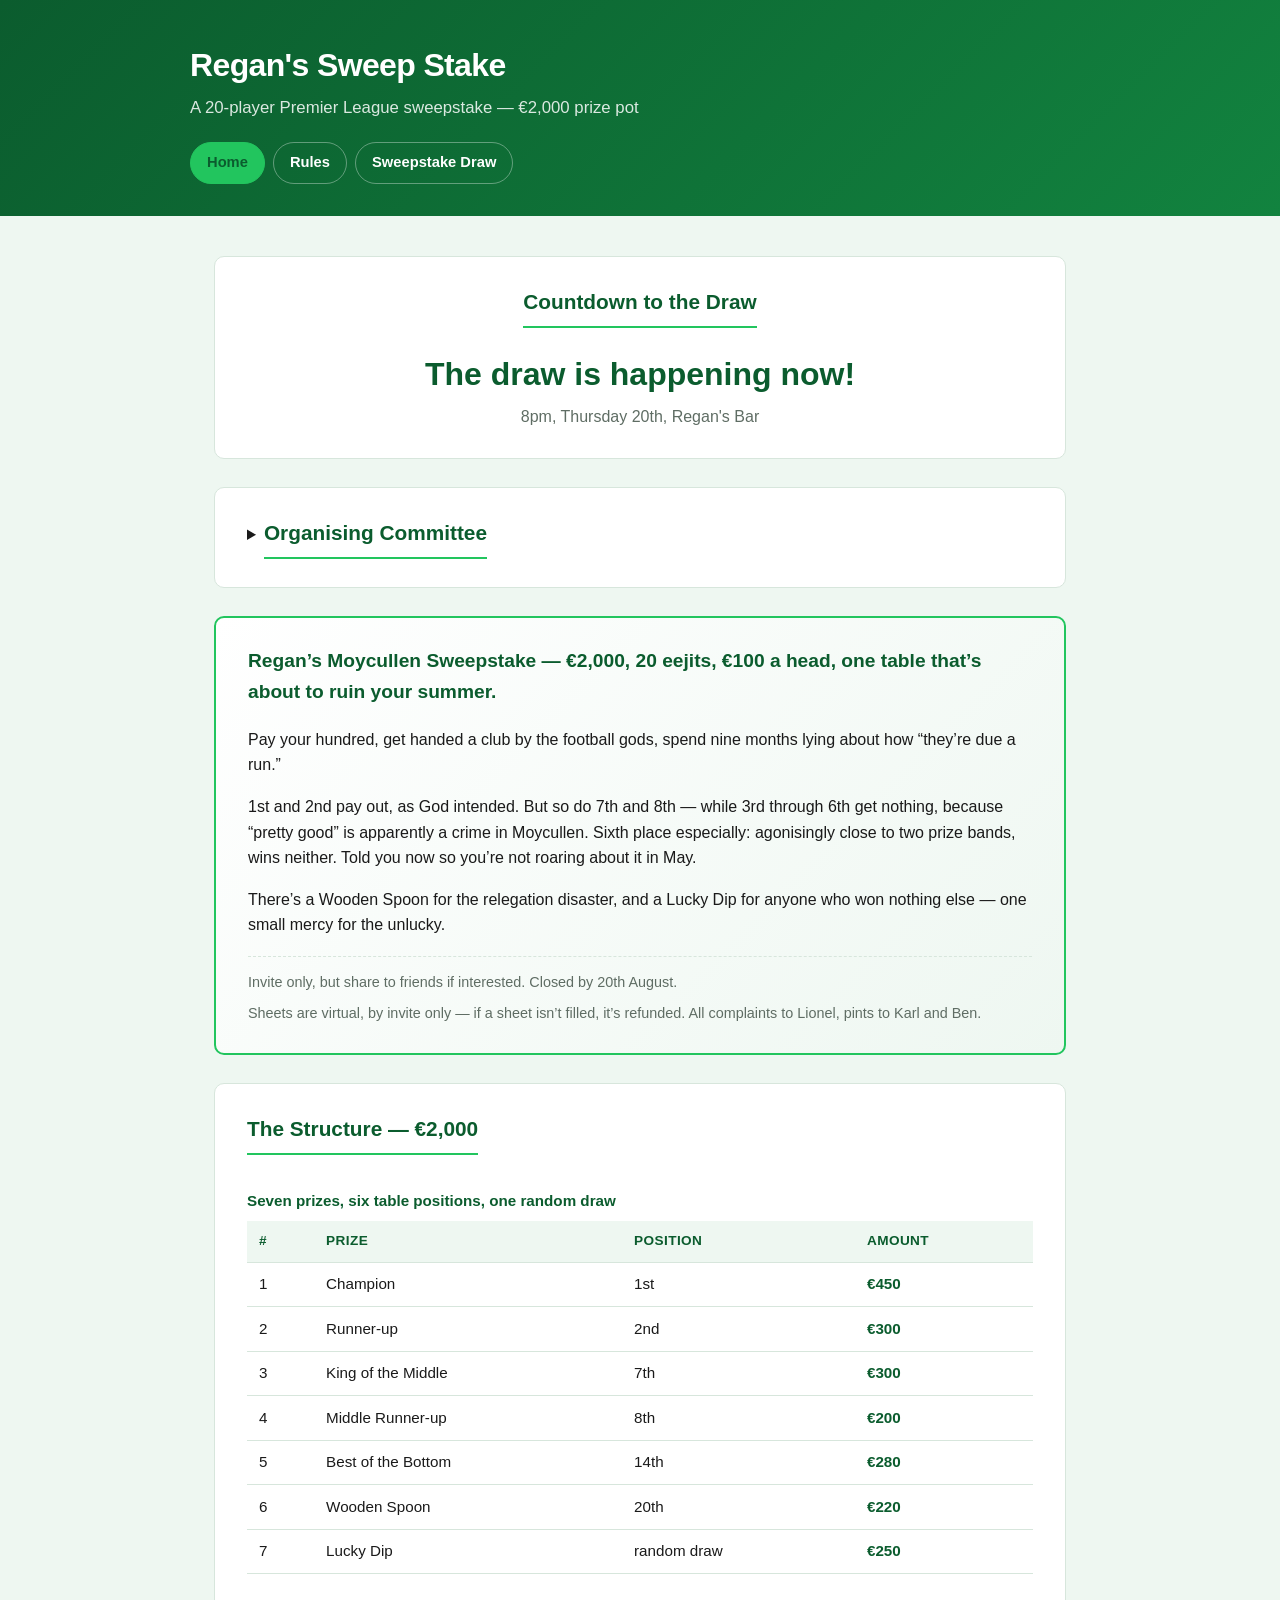
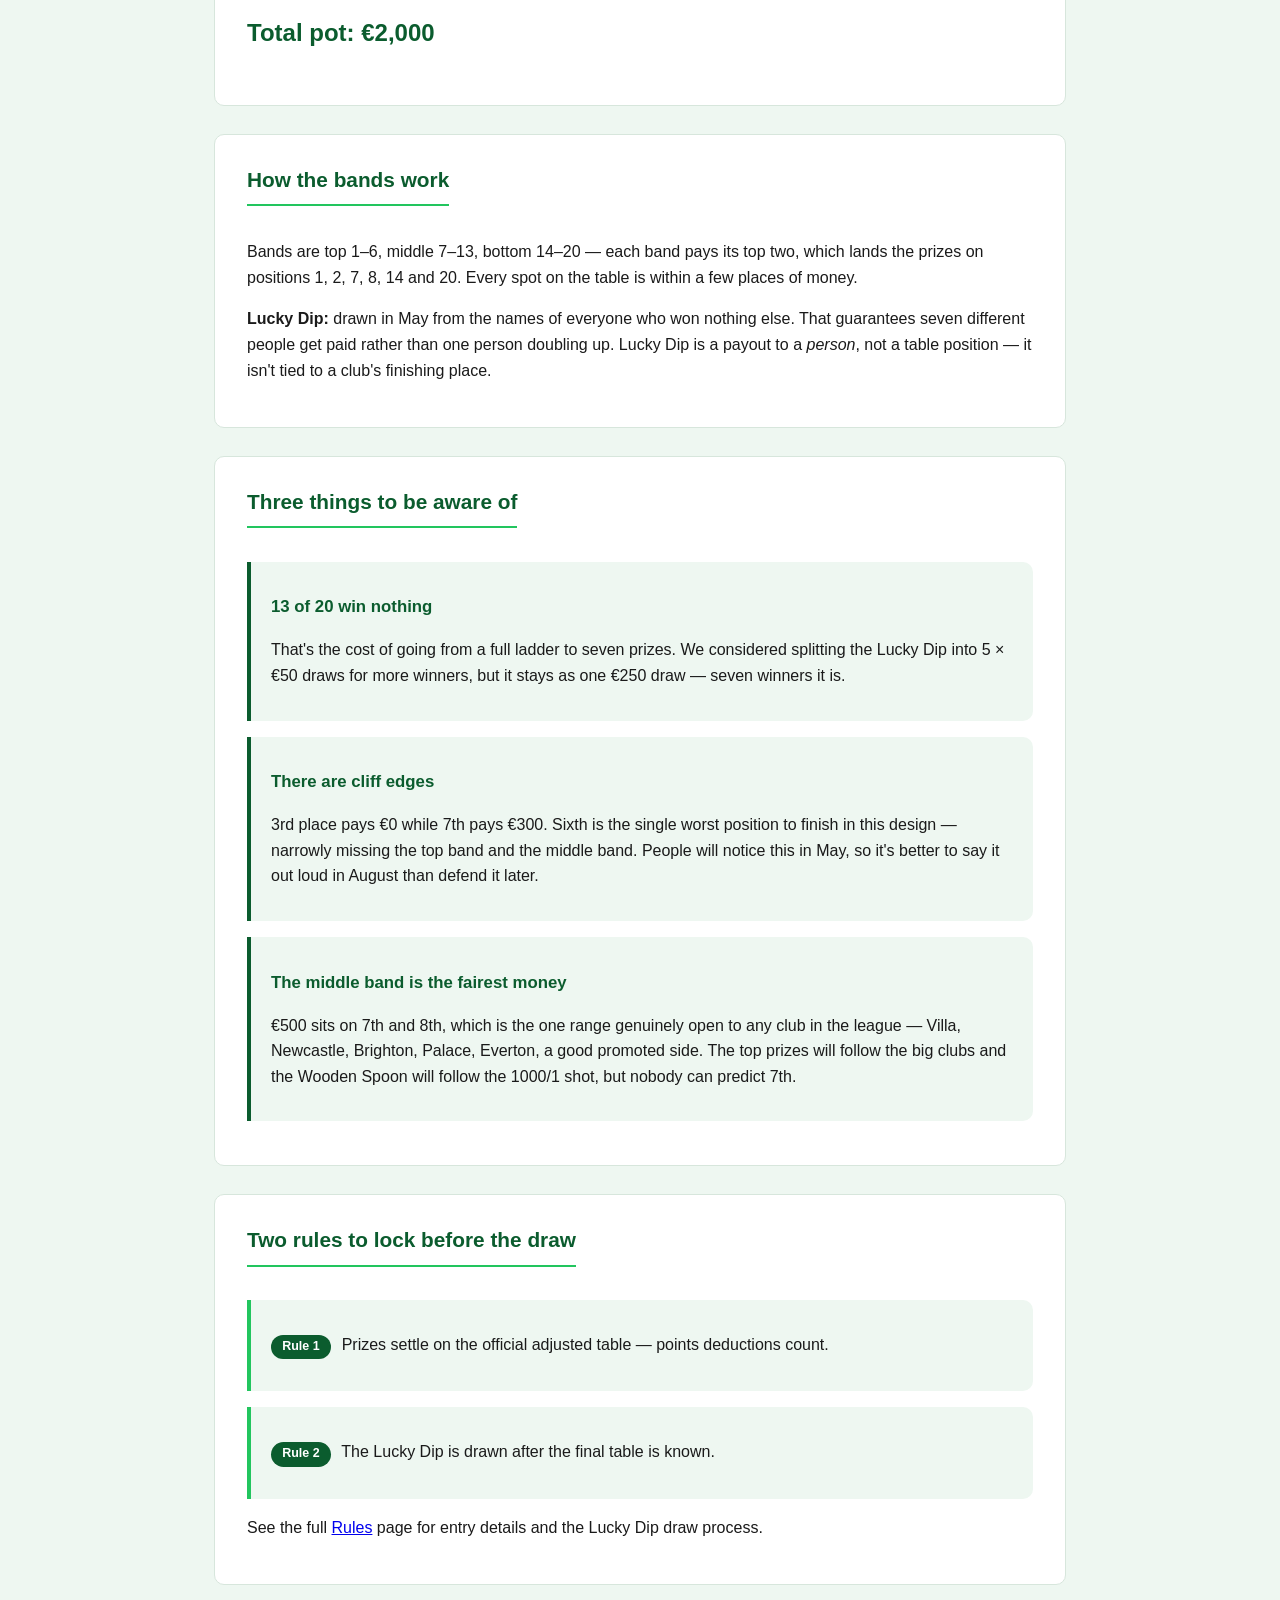
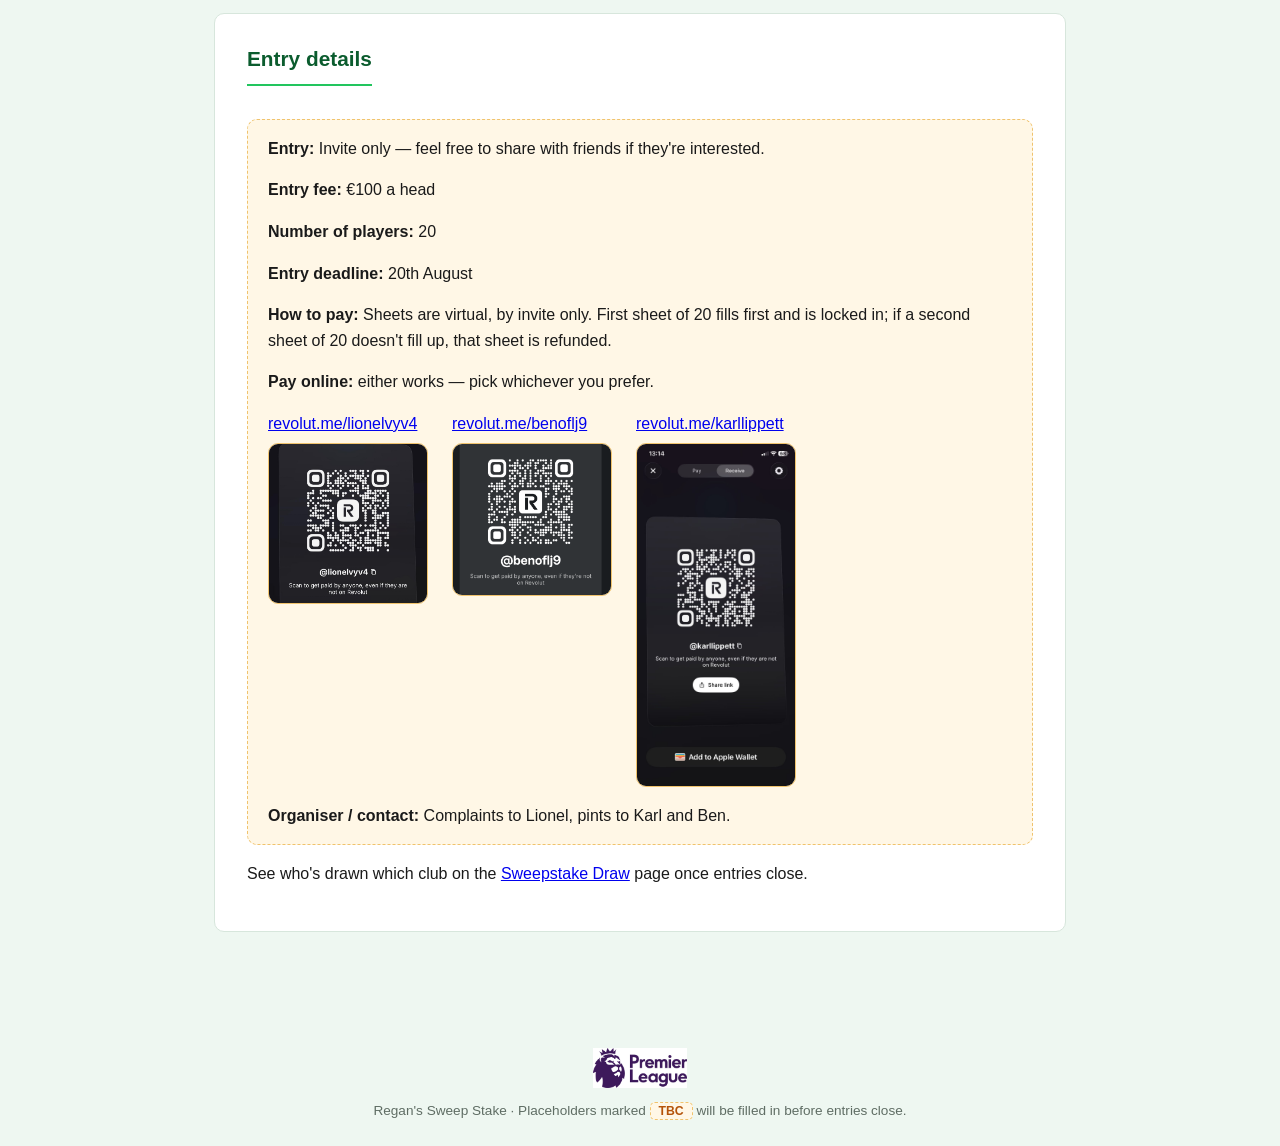
==== commit 6a61ebc1: "Confirm draw method and Lucky Dip as single €250 draw - Rules page draw method set to "Done by Jim R" ====
--- a/index.html
+++ b/index.html
@@ -119,9 +119,9 @@
       <div class="callout">
         <h3>13 of 20 win nothing</h3>
         <p>
-          That's the cost of going from a full ladder to seven prizes. If that bothers you,
-          split the Lucky Dip into 5 &times; &euro;50 instead of 1 &times; &euro;250 &mdash;
-          you'd have 11 winners and the draw becomes the most anticipated part of the night.
+          That's the cost of going from a full ladder to seven prizes. We considered splitting
+          the Lucky Dip into 5 &times; &euro;50 draws for more winners, but it stays as one
+          &euro;250 draw &mdash; seven winners it is.
         </p>
       </div>
       <div class="callout">
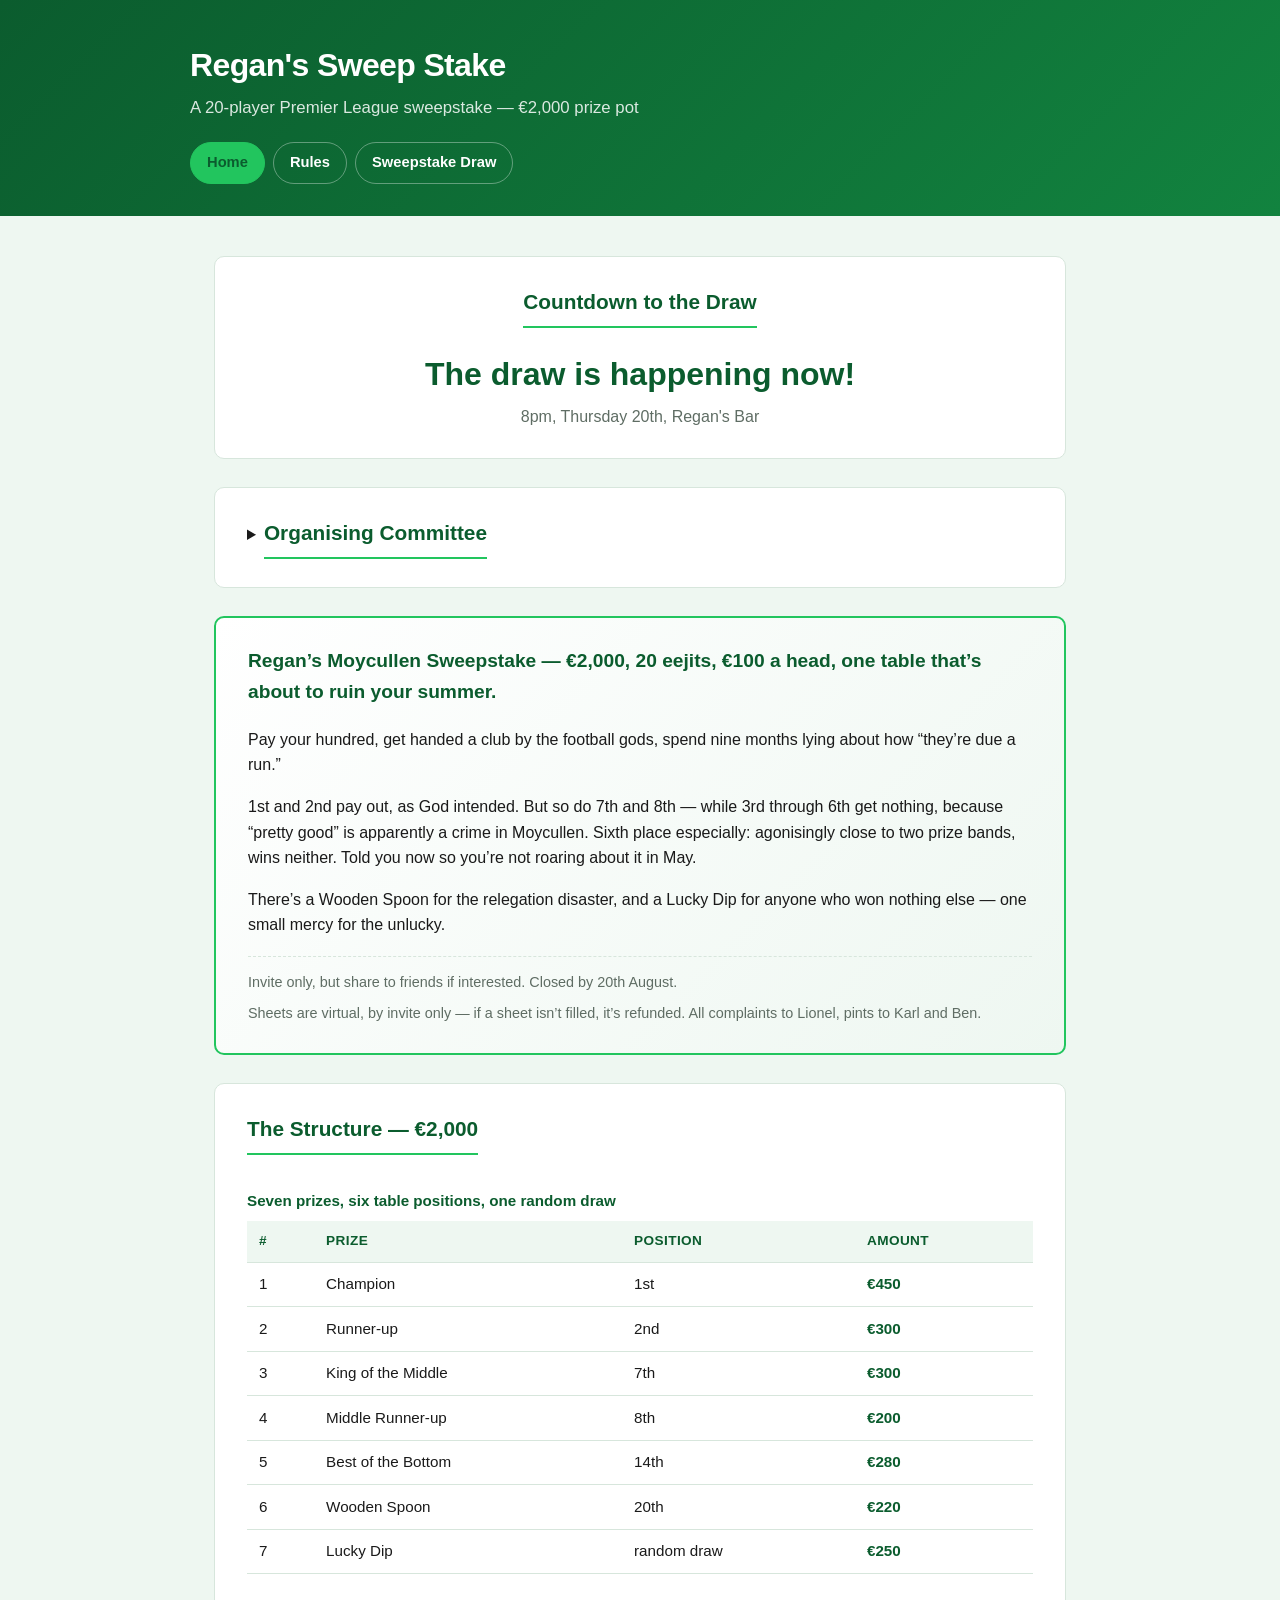
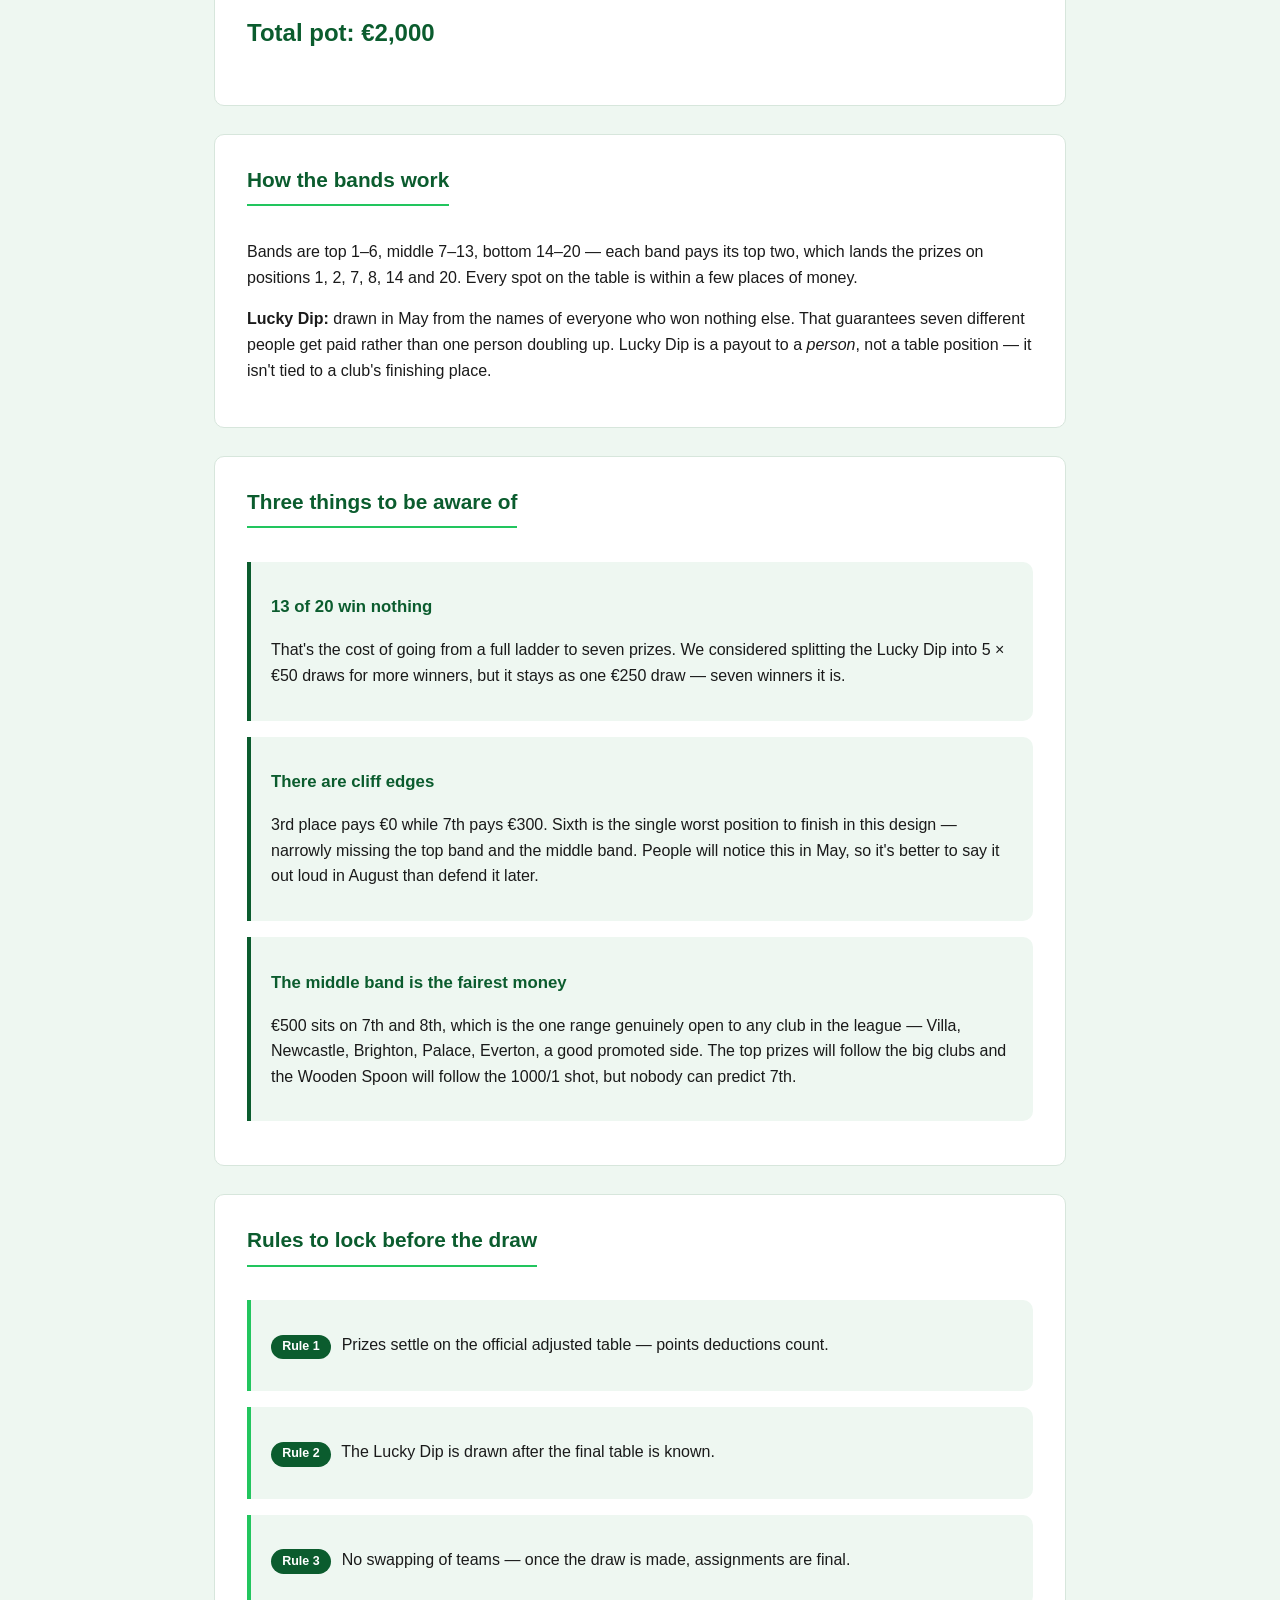
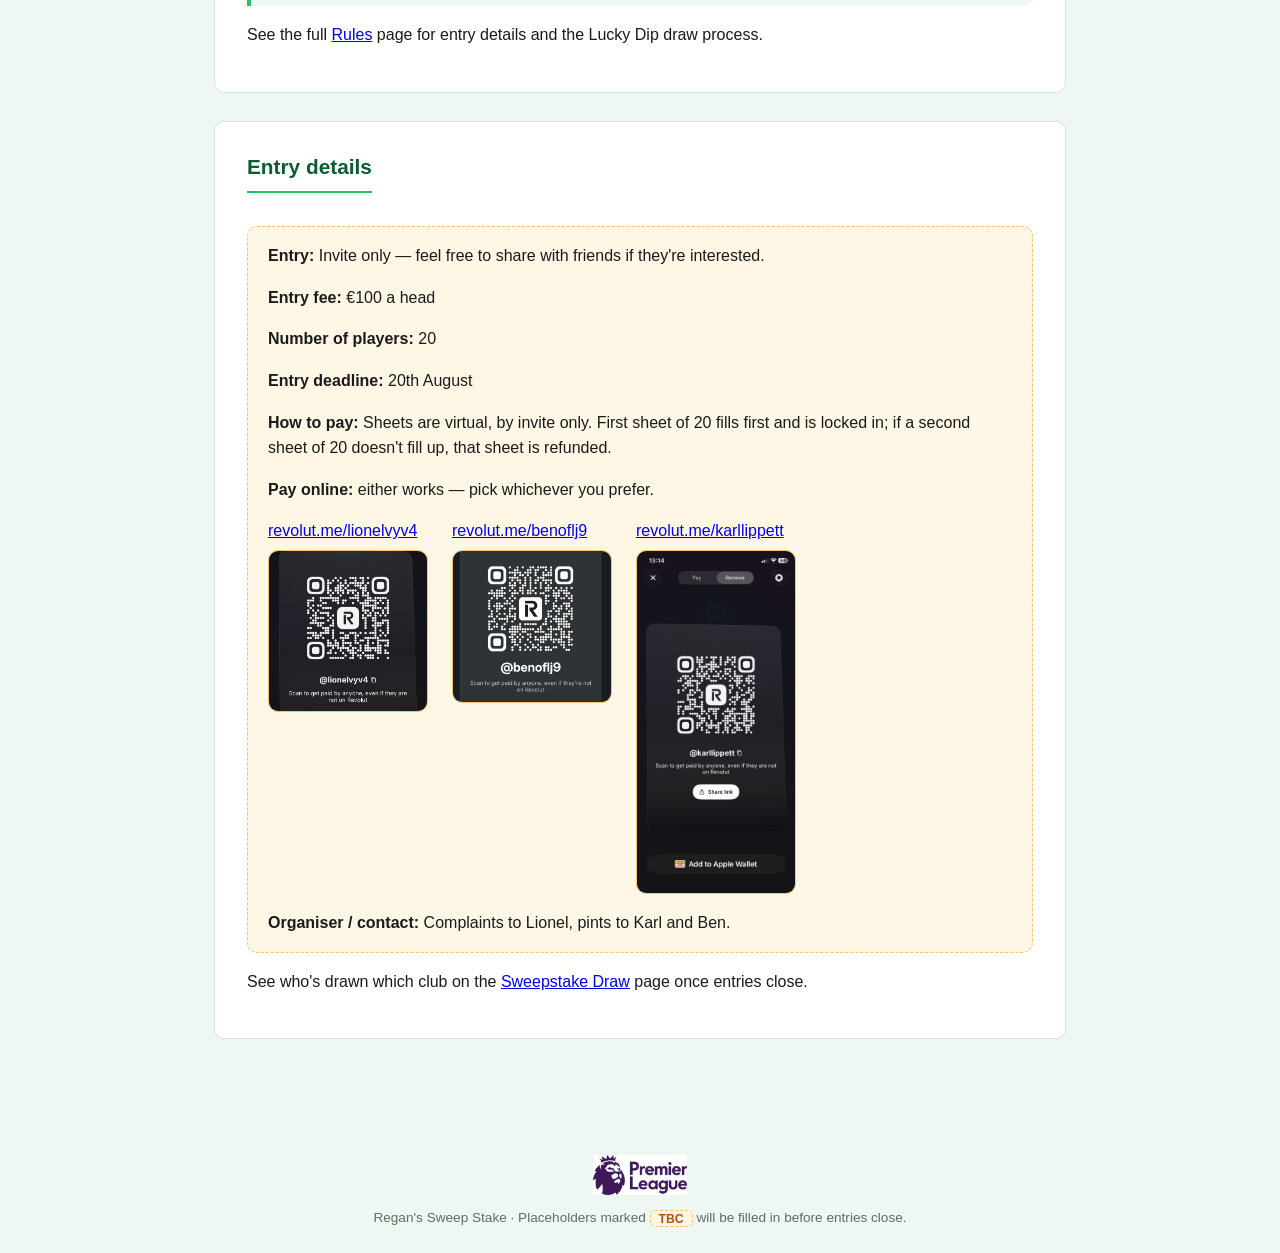
==== commit 52e15907: "Add explicit no-swapping-of-teams rule Adds a third locked rule to the home and rules pages: no swap" ====
--- a/index.html
+++ b/index.html
@@ -145,12 +145,15 @@
     </section>
 
     <section>
-      <h2>Two rules to lock before the draw</h2>
+      <h2>Rules to lock before the draw</h2>
       <div class="callout locked">
         <p><span class="pill">Rule 1</span> Prizes settle on the official adjusted table &mdash; points deductions count.</p>
       </div>
       <div class="callout locked">
         <p><span class="pill">Rule 2</span> The Lucky Dip is drawn after the final table is known.</p>
+      </div>
+      <div class="callout locked">
+        <p><span class="pill">Rule 3</span> No swapping of teams &mdash; once the draw is made, assignments are final.</p>
       </div>
       <p>See the full <a href="rules.html">Rules</a> page for entry details and the Lucky Dip draw process.</p>
     </section>
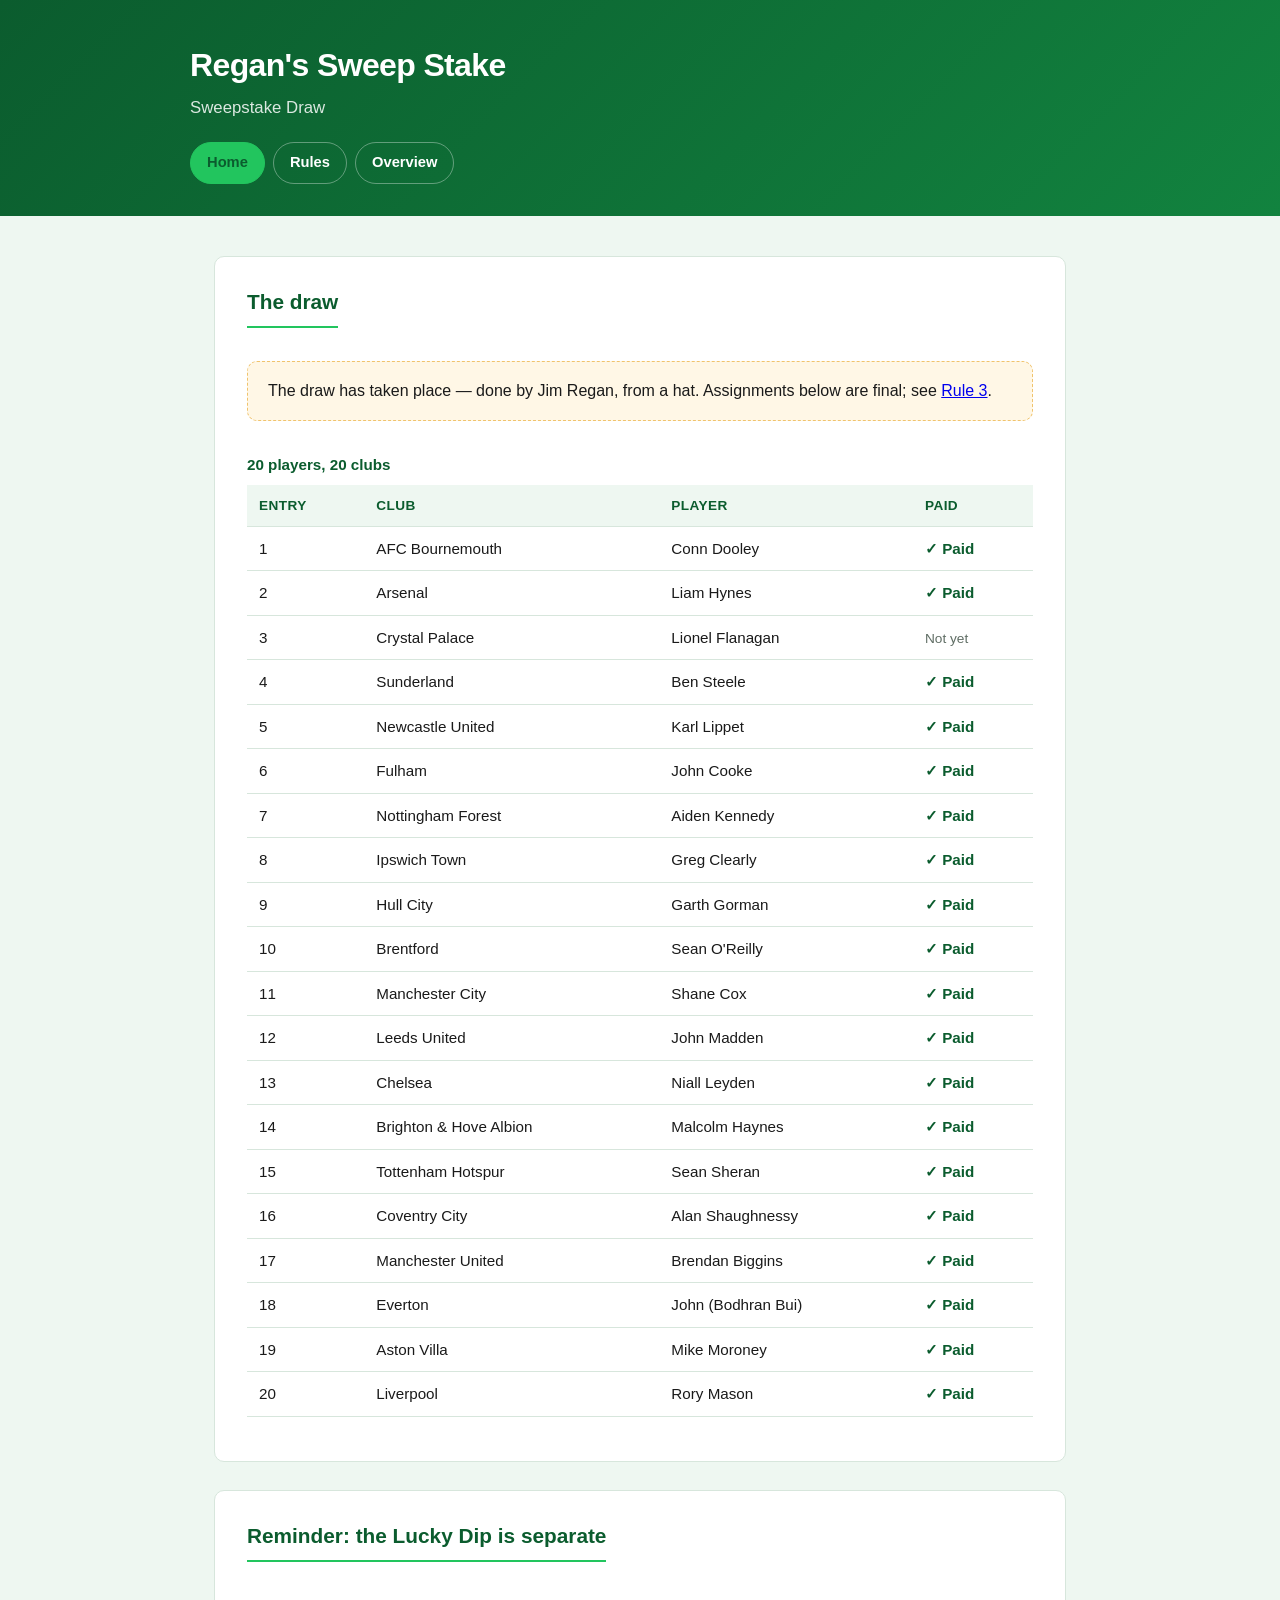
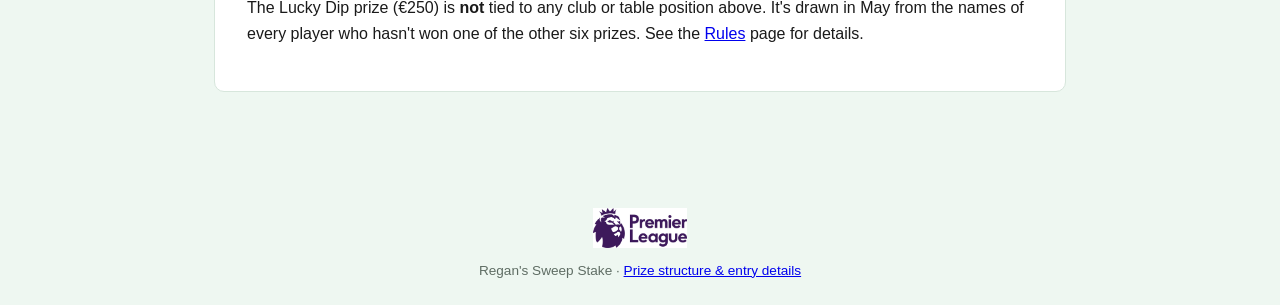
==== commit e81e7599: "Make the sweepstake draw the home page, move overview to its own page The draw table (formerly sweep" ====
--- a/index.html
+++ b/index.html
@@ -10,207 +10,72 @@
   <header class="site-header">
     <div class="header-inner">
       <h1>Regan's Sweep Stake</h1>
-      <p class="tagline">A 20-player Premier League sweepstake &mdash; &euro;2,000 prize pot</p>
+      <p class="tagline">Sweepstake Draw</p>
       <nav class="site-nav">
         <a href="index.html" class="active">Home</a>
         <a href="rules.html">Rules</a>
-        <a href="sweepstake.html">Sweepstake Draw</a>
+        <a href="overview.html">Overview</a>
       </nav>
     </div>
   </header>
 
   <main>
-    <section class="countdown-section">
-      <h2>Countdown to the Draw</h2>
-      <p id="countdown" class="countdown-timer">Loading&hellip;</p>
-      <p class="countdown-sub">8pm, Thursday 20th, Regan's Bar</p>
-    </section>
-
     <section>
-      <details>
-        <summary class="section-summary"><span>Organising Committee</span></summary>
-        <div class="committee-grid">
-          <div class="committee-member">
-            <img src="assets/committee/ben-steele.jpg" alt="Ben Steele, Chief Tech">
-            <p class="name">Ben Steele</p>
-            <p class="title">Chief Tech</p>
-          </div>
-          <div class="committee-member">
-            <img src="assets/committee/karl-lippet.jpg" alt="Karl Lippet, Chief Creative">
-            <p class="name">Karl Lippet</p>
-            <p class="title">Chief Creative</p>
-          </div>
-          <div class="committee-member">
-            <img src="assets/committee/lionel-flanagan.jpg" alt="Lionel Flanagan, CFO">
-            <p class="name">Lionel Flanagan</p>
-            <p class="title">CFO</p>
-          </div>
-        </div>
-      </details>
-    </section>
-
-    <section class="opener">
-      <p class="opener-lede">Regan&rsquo;s Moycullen Sweepstake &mdash; &euro;2,000, 20 eejits, &euro;100 a head, one table that&rsquo;s about to ruin your summer.</p>
-      <p>Pay your hundred, get handed a club by the football gods, spend nine months lying about how &ldquo;they&rsquo;re due a run.&rdquo;</p>
-      <p>1st and 2nd pay out, as God intended. But so do 7th and 8th &mdash; while 3rd through 6th get nothing, because &ldquo;pretty good&rdquo; is apparently a crime in Moycullen. Sixth place especially: agonisingly close to two prize bands, wins neither. Told you now so you&rsquo;re not roaring about it in May.</p>
-      <p>There&rsquo;s a Wooden Spoon for the relegation disaster, and a Lucky Dip for anyone who won nothing else &mdash; one small mercy for the unlucky.</p>
-      <p class="opener-meta">Invite only, but share to friends if interested. Closed by 20th August.</p>
-      <p class="opener-meta">Sheets are virtual, by invite only &mdash; if a sheet isn&rsquo;t filled, it&rsquo;s refunded. All complaints to Lionel, pints to Karl and Ben.</p>
-    </section>
-
-    <section>
-      <h2>The Structure &mdash; &euro;2,000</h2>
+      <h2>The draw</h2>
+      <div class="placeholder-block">
+        <p>The draw has taken place &mdash; done by Jim Regan, from a hat. Assignments below are final; see <a href="rules.html">Rule 3</a>.</p>
+      </div>
       <div class="overflow-scroll">
         <table>
-          <caption>Seven prizes, six table positions, one random draw</caption>
+          <caption>20 players, 20 clubs</caption>
           <thead>
             <tr>
-              <th>#</th>
-              <th>Prize</th>
-              <th>Position</th>
-              <th>Amount</th>
+              <th>Entry</th>
+              <th>Club</th>
+              <th>Player</th>
+              <th>Paid</th>
             </tr>
           </thead>
           <tbody>
-            <tr class="prize-row">
-              <td>1</td><td>Champion</td><td>1st</td><td class="amount">&euro;450</td>
-            </tr>
-            <tr class="prize-row">
-              <td>2</td><td>Runner-up</td><td>2nd</td><td class="amount">&euro;300</td>
-            </tr>
-            <tr class="prize-row">
-              <td>3</td><td>King of the Middle</td><td>7th</td><td class="amount">&euro;300</td>
-            </tr>
-            <tr class="prize-row">
-              <td>4</td><td>Middle Runner-up</td><td>8th</td><td class="amount">&euro;200</td>
-            </tr>
-            <tr class="prize-row">
-              <td>5</td><td>Best of the Bottom</td><td>14th</td><td class="amount">&euro;280</td>
-            </tr>
-            <tr class="prize-row">
-              <td>6</td><td>Wooden Spoon</td><td>20th</td><td class="amount">&euro;220</td>
-            </tr>
-            <tr class="prize-row">
-              <td>7</td><td>Lucky Dip</td><td>random draw</td><td class="amount">&euro;250</td>
-            </tr>
+            <tr><td>1</td><td>AFC Bournemouth</td><td>Conn Dooley</td><td><span class="paid-yes">&check; Paid</span></td></tr>
+            <tr><td>2</td><td>Arsenal</td><td>Liam Hynes</td><td><span class="paid-yes">&check; Paid</span></td></tr>
+            <tr><td>3</td><td>Crystal Palace</td><td>Lionel Flanagan</td><td><span class="paid-no">Not yet</span></td></tr>
+            <tr><td>4</td><td>Sunderland</td><td>Ben Steele</td><td><span class="paid-yes">&check; Paid</span></td></tr>
+            <tr><td>5</td><td>Newcastle United</td><td>Karl Lippet</td><td><span class="paid-yes">&check; Paid</span></td></tr>
+            <tr><td>6</td><td>Fulham</td><td>John Cooke</td><td><span class="paid-yes">&check; Paid</span></td></tr>
+            <tr><td>7</td><td>Nottingham Forest</td><td>Aiden Kennedy</td><td><span class="paid-yes">&check; Paid</span></td></tr>
+            <tr><td>8</td><td>Ipswich Town</td><td>Greg Clearly</td><td><span class="paid-yes">&check; Paid</span></td></tr>
+            <tr><td>9</td><td>Hull City</td><td>Garth Gorman</td><td><span class="paid-yes">&check; Paid</span></td></tr>
+            <tr><td>10</td><td>Brentford</td><td>Sean O'Reilly</td><td><span class="paid-yes">&check; Paid</span></td></tr>
+            <tr><td>11</td><td>Manchester City</td><td>Shane Cox</td><td><span class="paid-yes">&check; Paid</span></td></tr>
+            <tr><td>12</td><td>Leeds United</td><td>John Madden</td><td><span class="paid-yes">&check; Paid</span></td></tr>
+            <tr><td>13</td><td>Chelsea</td><td>Niall Leyden</td><td><span class="paid-yes">&check; Paid</span></td></tr>
+            <tr><td>14</td><td>Brighton &amp; Hove Albion</td><td>Malcolm Haynes</td><td><span class="paid-yes">&check; Paid</span></td></tr>
+            <tr><td>15</td><td>Tottenham Hotspur</td><td>Sean Sheran</td><td><span class="paid-yes">&check; Paid</span></td></tr>
+            <tr><td>16</td><td>Coventry City</td><td>Alan Shaughnessy</td><td><span class="paid-yes">&check; Paid</span></td></tr>
+            <tr><td>17</td><td>Manchester United</td><td>Brendan Biggins</td><td><span class="paid-yes">&check; Paid</span></td></tr>
+            <tr><td>18</td><td>Everton</td><td>John (Bodhran Bui)</td><td><span class="paid-yes">&check; Paid</span></td></tr>
+            <tr><td>19</td><td>Aston Villa</td><td>Mike Moroney</td><td><span class="paid-yes">&check; Paid</span></td></tr>
+            <tr><td>20</td><td>Liverpool</td><td>Rory Mason</td><td><span class="paid-yes">&check; Paid</span></td></tr>
           </tbody>
         </table>
-      </div>
-      <p class="pot-total">Total pot: &euro;2,000</p>
-    </section>
-
-    <section>
-      <h2>How the bands work</h2>
-      <p>
-        Bands are top 1&ndash;6, middle 7&ndash;13, bottom 14&ndash;20 &mdash; each band pays
-        its top two, which lands the prizes on positions 1, 2, 7, 8, 14 and 20. Every spot
-        on the table is within a few places of money.
-      </p>
-      <p>
-        <strong>Lucky Dip:</strong> drawn in May from the names of everyone who won nothing
-        else. That guarantees seven different people get paid rather than one person
-        doubling up. Lucky Dip is a payout to a <em>person</em>, not a table position &mdash;
-        it isn't tied to a club's finishing place.
-      </p>
-    </section>
-
-    <section>
-      <h2>Three things to be aware of</h2>
-      <div class="callout">
-        <h3>13 of 20 win nothing</h3>
-        <p>
-          That's the cost of going from a full ladder to seven prizes. We considered splitting
-          the Lucky Dip into 5 &times; &euro;50 draws for more winners, but it stays as one
-          &euro;250 draw &mdash; seven winners it is.
-        </p>
-      </div>
-      <div class="callout">
-        <h3>There are cliff edges</h3>
-        <p>
-          3rd place pays &euro;0 while 7th pays &euro;300. Sixth is the single worst position
-          to finish in this design &mdash; narrowly missing the top band and the middle band.
-          People will notice this in May, so it's better to say it out loud in August than
-          defend it later.
-        </p>
-      </div>
-      <div class="callout">
-        <h3>The middle band is the fairest money</h3>
-        <p>
-          &euro;500 sits on 7th and 8th, which is the one range genuinely open to any club in
-          the league &mdash; Villa, Newcastle, Brighton, Palace, Everton, a good promoted
-          side. The top prizes will follow the big clubs and the Wooden Spoon will follow the
-          1000/1 shot, but nobody can predict 7th.
-        </p>
       </div>
     </section>
 
     <section>
-      <h2>Rules to lock before the draw</h2>
-      <div class="callout locked">
-        <p><span class="pill">Rule 1</span> Prizes settle on the official adjusted table &mdash; points deductions count.</p>
-      </div>
-      <div class="callout locked">
-        <p><span class="pill">Rule 2</span> The Lucky Dip is drawn after the final table is known.</p>
-      </div>
-      <div class="callout locked">
-        <p><span class="pill">Rule 3</span> No swapping of teams &mdash; once the draw is made, assignments are final.</p>
-      </div>
-      <p>See the full <a href="rules.html">Rules</a> page for entry details and the Lucky Dip draw process.</p>
-    </section>
-
-    <section>
-      <h2>Entry details</h2>
-      <div class="placeholder-block">
-        <p><strong>Entry:</strong> Invite only &mdash; feel free to share with friends if they're interested.</p>
-        <p><strong>Entry fee:</strong> &euro;100 a head</p>
-        <p><strong>Number of players:</strong> 20</p>
-        <p><strong>Entry deadline:</strong> 20th August</p>
-        <p><strong>How to pay:</strong> Sheets are virtual, by invite only. First sheet of 20 fills first and is locked in; if a second sheet of 20 doesn't fill up, that sheet is refunded.</p>
-        <p><strong>Pay online:</strong> either works &mdash; pick whichever you prefer.</p>
-        <div class="payment-options">
-          <div class="payment-option">
-            <p><a href="https://revolut.me/lionelvyv4" target="_blank" rel="noopener">revolut.me/lionelvyv4</a></p>
-            <img src="assets/payment/lionel-revolut.jpg" alt="Revolut QR code to pay Lionel Flanagan, @lionelvyv4" class="payment-qr">
-          </div>
-          <div class="payment-option">
-            <p><a href="https://revolut.me/benoflj9" target="_blank" rel="noopener">revolut.me/benoflj9</a></p>
-            <img src="assets/payment/ben-revolut.png" alt="Revolut QR code to pay Ben Steele, @benoflj9" class="payment-qr">
-          </div>
-          <div class="payment-option">
-            <p><a href="https://revolut.me/karllippett" target="_blank" rel="noopener">revolut.me/karllippett</a></p>
-            <img src="assets/payment/karl-revolut.jpg" alt="Revolut QR code to pay Karl Lippet, @karllippett" class="payment-qr">
-          </div>
-        </div>
-        <p><strong>Organiser / contact:</strong> Complaints to Lionel, pints to Karl and Ben.</p>
-      </div>
-      <p>See who's drawn which club on the <a href="sweepstake.html">Sweepstake Draw</a> page once entries close.</p>
+      <h2>Reminder: the Lucky Dip is separate</h2>
+      <p>
+        The Lucky Dip prize (&euro;250) is <strong>not</strong> tied to any club or table
+        position above. It's drawn in May from the names of every player who hasn't won one
+        of the other six prizes. See the <a href="rules.html#lucky-dip">Rules</a> page for
+        details.
+      </p>
     </section>
   </main>
 
   <footer class="site-footer">
     <img src="assets/brand/premier-league-logo.png" alt="Premier League" class="footer-logo">
-    <p>Regan's Sweep Stake &middot; Placeholders marked <span class="placeholder">TBC</span> will be filled in before entries close.</p>
+    <p>Regan's Sweep Stake &middot; <a href="overview.html">Prize structure &amp; entry details</a></p>
   </footer>
-
-  <script>
-    (function () {
-      var target = new Date('2026-08-20T20:00:00+01:00').getTime();
-      var el = document.getElementById('countdown');
-      function tick() {
-        var diff = target - Date.now();
-        if (diff <= 0) {
-          el.textContent = 'The draw is happening now!';
-          return;
-        }
-        var d = Math.floor(diff / 86400000);
-        var h = Math.floor((diff % 86400000) / 3600000);
-        var m = Math.floor((diff % 3600000) / 60000);
-        var s = Math.floor((diff % 60000) / 1000);
-        el.textContent = d + 'd ' + h + 'h ' + m + 'm ' + s + 's';
-        setTimeout(tick, 1000);
-      }
-      tick();
-    })();
-  </script>
 </body>
 </html>
--- a/assets/style.css
+++ b/assets/style.css
@@ -171,6 +171,14 @@
 .placeholder-block p:first-child { margin-top: 0; }
 .placeholder-block p:last-child { margin-bottom: 0; }
 
+.placeholder-block summary.section-summary {
+  margin: 0.75rem 0 1rem;
+}
+
+.placeholder-block summary.section-summary span {
+  font-size: 1rem;
+}
+
 .payment-options {
   display: flex;
   flex-wrap: wrap;
